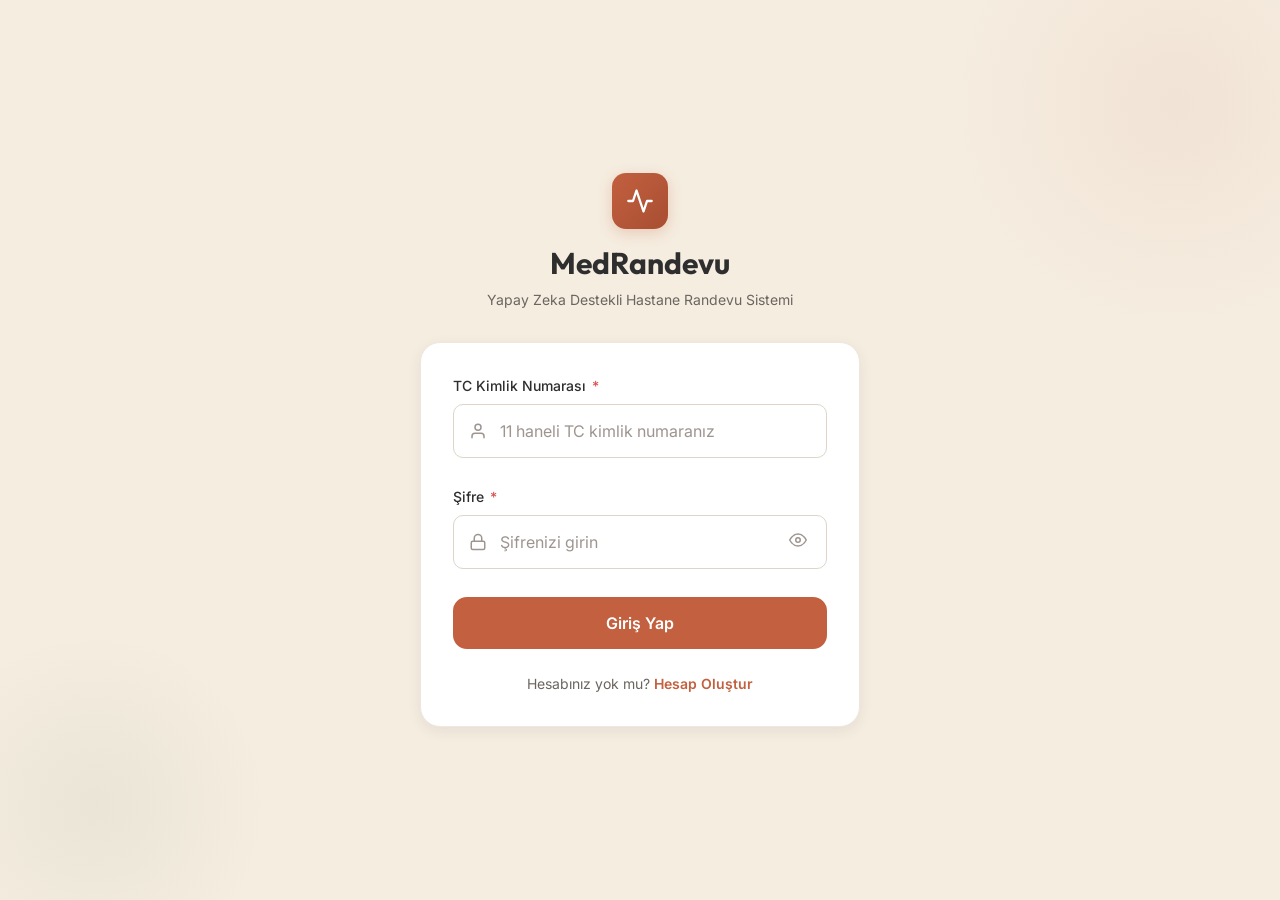
==== Frontend/index.html @ 22409231 "frontend dosyalari olusturuldu ve test edildi ve appsetttings temizlendi" ====
<!DOCTYPE html>
<html lang="tr">
<head>
  <meta charset="UTF-8">
  <meta name="viewport" content="width=device-width, initial-scale=1.0">
  <title>MedRandevu — Giriş</title>
  <meta name="description" content="MedRandevu Hastane Randevu Sistemi — Giriş yapın veya hesap oluşturun.">

  <link rel="stylesheet" href="css/variables.css">
  <link rel="stylesheet" href="css/base.css">
  <link rel="stylesheet" href="css/components.css">
  <link rel="stylesheet" href="css/pages.css">
</head>
<body>

  <div class="auth-page">
    <div class="auth-container">

      <!-- Brand -->
      <div class="auth-brand">
        <div class="auth-brand-icon">
          <svg xmlns="http://www.w3.org/2000/svg" width="28" height="28" viewBox="0 0 24 24" fill="none" stroke="currentColor" stroke-width="2" stroke-linecap="round" stroke-linejoin="round">
            <path d="M22 12h-4l-3 9L9 3l-3 9H2"/>
          </svg>
        </div>
        <h1>MedRandevu</h1>
        <p>Yapay Zeka Destekli Hastane Randevu Sistemi</p>
      </div>

      <!-- Login Card -->
      <div class="auth-card">
        <form class="auth-form" id="login-form" novalidate>

          <!-- TC Kimlik No -->
          <div class="form-group">
            <label class="form-label" for="tc-input">TC Kimlik Numarası <span class="required">*</span></label>
            <div class="input-with-icon">
              <svg class="input-icon" xmlns="http://www.w3.org/2000/svg" width="18" height="18" viewBox="0 0 24 24" fill="none" stroke="currentColor" stroke-width="2" stroke-linecap="round" stroke-linejoin="round">
                <path d="M20 21v-2a4 4 0 0 0-4-4H8a4 4 0 0 0-4 4v2"/>
                <circle cx="12" cy="7" r="4"/>
              </svg>
              <input
                type="text"
                class="form-input"
                id="tc-input"
                placeholder="11 haneli TC kimlik numaranız"
                maxlength="11"
                autocomplete="username"
                required
              >
            </div>
            <span class="form-error" id="tc-error"></span>
          </div>

          <!-- Password -->
          <div class="form-group">
            <label class="form-label" for="password-input">Şifre <span class="required">*</span></label>
            <div class="input-with-icon">
              <svg class="input-icon" xmlns="http://www.w3.org/2000/svg" width="18" height="18" viewBox="0 0 24 24" fill="none" stroke="currentColor" stroke-width="2" stroke-linecap="round" stroke-linejoin="round">
                <rect x="3" y="11" width="18" height="11" rx="2" ry="2"/>
                <path d="M7 11V7a5 5 0 0 1 10 0v4"/>
              </svg>
              <input
                type="password"
                class="form-input"
                id="password-input"
                placeholder="Şifrenizi girin"
                autocomplete="current-password"
                required
              >
              <button type="button" class="toggle-password" id="toggle-password" aria-label="Şifreyi göster/gizle">
                <svg xmlns="http://www.w3.org/2000/svg" width="18" height="18" viewBox="0 0 24 24" fill="none" stroke="currentColor" stroke-width="2" stroke-linecap="round" stroke-linejoin="round">
                  <path d="M1 12s4-8 11-8 11 8 11 8-4 8-11 8-11-8-11-8z"/>
                  <circle cx="12" cy="12" r="3"/>
                </svg>
              </button>
            </div>
            <span class="form-error" id="password-error"></span>
          </div>

          <!-- Submit -->
          <button type="submit" class="btn btn-primary btn-lg btn-block" id="login-btn">
            Giriş Yap
          </button>
        </form>

        <!-- Register Link -->
        <div class="auth-footer">
          Hesabınız yok mu? <a href="register.html">Hesap Oluştur</a>
        </div>
      </div>

    </div>
  </div>

  <script src="js/api.js"></script>
  <script src="js/auth.js"></script>
  <script>
    // Redirect if already logged in
    redirectIfLoggedIn();

    // Toggle password visibility
    const toggleBtn = document.getElementById('toggle-password');
    const passwordInput = document.getElementById('password-input');
    toggleBtn.addEventListener('click', () => {
      const isPassword = passwordInput.type === 'password';
      passwordInput.type = isPassword ? 'text' : 'password';
    });

    // Login form submit
    const form = document.getElementById('login-form');
    const loginBtn = document.getElementById('login-btn');
    const tcInput = document.getElementById('tc-input');
    const tcError = document.getElementById('tc-error');
    const passError = document.getElementById('password-error');

    form.addEventListener('submit', async (e) => {
      e.preventDefault();

      // Reset errors
      tcError.textContent = '';
      passError.textContent = '';
      tcInput.classList.remove('is-error');
      passwordInput.classList.remove('is-error');

      const tc = tcInput.value.trim();
      const password = passwordInput.value;

      // Validation
      let valid = true;
      if (!tc || tc.length !== 11) {
        tcError.textContent = 'TC Kimlik numarası 11 haneli olmalıdır.';
        tcInput.classList.add('is-error');
        valid = false;
      }
      if (!password) {
        passError.textContent = 'Şifre boş bırakılamaz.';
        passwordInput.classList.add('is-error');
        valid = false;
      }
      if (!valid) return;

      // API call
      setButtonLoading(loginBtn, true);
      try {
        const result = await AuthAPI.login(tc, password);
        if (result.ok) {
          saveToken(result.data);
          window.location.href = 'dashboard.html';
        } else {
          showToast(result.data || 'Kullanıcı bulunamadı. TC veya şifre hatalı.', 'danger');
        }
      } catch (err) {
        showToast(err.message, 'danger');
      } finally {
        setButtonLoading(loginBtn, false);
      }
    });

    // TC input — only allow digits
    tcInput.addEventListener('input', () => {
      tcInput.value = tcInput.value.replace(/\D/g, '');
    });
  </script>

</body>
</html>
---- Frontend/css/variables.css ----
/* ============================================
   MedRandevu — Design Tokens
   ============================================ */

:root {
  /* ── Colors ── */
  --clr-primary: #C2603F;
  --clr-primary-hover: #A84E32;
  --clr-primary-light: #E8A88E;
  --clr-primary-bg: rgba(194, 96, 63, 0.08);

  --clr-secondary: #2D5F3E;
  --clr-secondary-hover: #224A30;
  --clr-secondary-light: #6BA37E;

  --clr-bg: #F5EDE0;
  --clr-bg-alt: #EDE3D4;
  --clr-surface: #FFFFFF;
  --clr-surface-hover: #FAF7F2;

  --clr-text: #2E2E2E;
  --clr-text-secondary: #6B6560;
  --clr-text-muted: #9E9590;
  --clr-text-inverse: #FFFFFF;

  --clr-border: #DDD5CA;
  --clr-border-light: #EDE7DE;

  --clr-success: #4CAF50;
  --clr-success-bg: rgba(76, 175, 80, 0.1);
  --clr-warning: #E8A838;
  --clr-warning-bg: rgba(232, 168, 56, 0.1);
  --clr-danger: #D94F4F;
  --clr-danger-bg: rgba(217, 79, 79, 0.1);
  --clr-info: #5B8DB8;
  --clr-info-bg: rgba(91, 141, 184, 0.1);

  /* ── Typography ── */
  --font-heading: 'Outfit', sans-serif;
  --font-body: 'Inter', sans-serif;

  --fs-xs: 0.75rem;
  --fs-sm: 0.875rem;
  --fs-base: 1rem;
  --fs-md: 1.125rem;
  --fs-lg: 1.25rem;
  --fs-xl: 1.5rem;
  --fs-2xl: 1.875rem;
  --fs-3xl: 2.25rem;
  --fs-4xl: 3rem;

  --fw-regular: 400;
  --fw-medium: 500;
  --fw-semibold: 600;
  --fw-bold: 700;

  --lh-tight: 1.2;
  --lh-normal: 1.5;
  --lh-relaxed: 1.7;

  /* ── Spacing ── */
  --sp-1: 0.25rem;
  --sp-2: 0.5rem;
  --sp-3: 0.75rem;
  --sp-4: 1rem;
  --sp-5: 1.25rem;
  --sp-6: 1.5rem;
  --sp-8: 2rem;
  --sp-10: 2.5rem;
  --sp-12: 3rem;
  --sp-16: 4rem;
  --sp-20: 5rem;
  --sp-24: 6rem;

  /* ── Border Radius ── */
  --radius-sm: 6px;
  --radius-md: 10px;
  --radius-lg: 14px;
  --radius-xl: 20px;
  --radius-full: 9999px;

  /* ── Shadows ── */
  --shadow-xs: 0 1px 2px rgba(46, 46, 46, 0.04);
  --shadow-sm: 0 2px 6px rgba(46, 46, 46, 0.06);
  --shadow-md: 0 4px 14px rgba(46, 46, 46, 0.08);
  --shadow-lg: 0 8px 28px rgba(46, 46, 46, 0.10);
  --shadow-xl: 0 16px 48px rgba(46, 46, 46, 0.12);
  --shadow-primary: 0 4px 14px rgba(194, 96, 63, 0.25);
  --shadow-success: 0 4px 14px rgba(76, 175, 80, 0.25);

  /* ── Transitions ── */
  --transition-fast: 150ms ease;
  --transition-base: 250ms ease;
  --transition-slow: 400ms ease;
  --transition-spring: 350ms cubic-bezier(0.34, 1.56, 0.64, 1);

  /* ── Layout ── */
  --sidebar-width: 260px;
  --header-height: 70px;
  --content-max-width: 1200px;

  /* ── Z-Index ── */
  --z-dropdown: 100;
  --z-sticky: 200;
  --z-modal-backdrop: 500;
  --z-modal: 600;
  --z-toast: 700;
}
---- Frontend/css/base.css ----
/* ============================================
   MedRandevu — Base / Reset Styles
   ============================================ */

@import url('https://fonts.googleapis.com/css2?family=Inter:wght@300;400;500;600;700&family=Outfit:wght@400;500;600;700;800&display=swap');

/* ── Reset ── */
*,
*::before,
*::after {
  margin: 0;
  padding: 0;
  box-sizing: border-box;
}

html {
  font-size: 16px;
  scroll-behavior: smooth;
  -webkit-font-smoothing: antialiased;
  -moz-osx-font-smoothing: grayscale;
}

body {
  font-family: var(--font-body);
  font-size: var(--fs-base);
  font-weight: var(--fw-regular);
  line-height: var(--lh-normal);
  color: var(--clr-text);
  background-color: var(--clr-bg);
  min-height: 100vh;
}

h1, h2, h3, h4, h5, h6 {
  font-family: var(--font-heading);
  font-weight: var(--fw-bold);
  line-height: var(--lh-tight);
  color: var(--clr-text);
}

h1 { font-size: var(--fs-3xl); }
h2 { font-size: var(--fs-2xl); }
h3 { font-size: var(--fs-xl); }
h4 { font-size: var(--fs-lg); }
h5 { font-size: var(--fs-md); }

a {
  color: var(--clr-primary);
  text-decoration: none;
  transition: color var(--transition-fast);
}

a:hover {
  color: var(--clr-primary-hover);
}

ul, ol {
  list-style: none;
}

img {
  max-width: 100%;
  display: block;
}

button {
  font-family: inherit;
  cursor: pointer;
  border: none;
  background: none;
  font-size: inherit;
}

input, select, textarea {
  font-family: inherit;
  font-size: inherit;
  border: none;
  outline: none;
  background: none;
}

table {
  border-collapse: collapse;
  width: 100%;
}

/* ── Utility Classes ── */
.container {
  max-width: var(--content-max-width);
  margin: 0 auto;
  padding: 0 var(--sp-6);
}

.sr-only {
  position: absolute;
  width: 1px;
  height: 1px;
  padding: 0;
  margin: -1px;
  overflow: hidden;
  clip: rect(0, 0, 0, 0);
  white-space: nowrap;
  border-width: 0;
}

/* ── Scrollbar Styling ── */
::-webkit-scrollbar {
  width: 8px;
}

::-webkit-scrollbar-track {
  background: var(--clr-bg-alt);
}

::-webkit-scrollbar-thumb {
  background: var(--clr-border);
  border-radius: var(--radius-full);
}

::-webkit-scrollbar-thumb:hover {
  background: var(--clr-text-muted);
}

/* ── Selection ── */
::selection {
  background-color: var(--clr-primary-light);
  color: var(--clr-text);
}

/* ── Focus Visible ── */
:focus-visible {
  outline: 2px solid var(--clr-primary);
  outline-offset: 2px;
  border-radius: var(--radius-sm);
}

/* ── Animations ── */
@keyframes fadeIn {
  from { opacity: 0; }
  to { opacity: 1; }
}

@keyframes fadeInUp {
  from {
    opacity: 0;
    transform: translateY(16px);
  }
  to {
    opacity: 1;
    transform: translateY(0);
  }
}

@keyframes fadeInDown {
  from {
    opacity: 0;
    transform: translateY(-16px);
  }
  to {
    opacity: 1;
    transform: translateY(0);
  }
}

@keyframes scaleIn {
  from {
    opacity: 0;
    transform: scale(0.95);
  }
  to {
    opacity: 1;
    transform: scale(1);
  }
}

@keyframes slideInLeft {
  from {
    opacity: 0;
    transform: translateX(-20px);
  }
  to {
    opacity: 1;
    transform: translateX(0);
  }
}

@keyframes shimmer {
  0% { background-position: -200% 0; }
  100% { background-position: 200% 0; }
}

@keyframes pulse {
  0%, 100% { opacity: 1; }
  50% { opacity: 0.6; }
}

@keyframes spin {
  from { transform: rotate(0deg); }
  to { transform: rotate(360deg); }
}

.animate-fade-in { animation: fadeIn var(--transition-base) ease forwards; }
.animate-fade-in-up { animation: fadeInUp var(--transition-slow) ease forwards; }
.animate-scale-in { animation: scaleIn var(--transition-base) ease forwards; }
---- Frontend/css/components.css ----
/* ============================================
   MedRandevu — Reusable Components
   ============================================ */

/* ── Buttons ── */
.btn {
  display: inline-flex;
  align-items: center;
  justify-content: center;
  gap: var(--sp-2);
  padding: var(--sp-3) var(--sp-6);
  font-family: var(--font-body);
  font-size: var(--fs-sm);
  font-weight: var(--fw-semibold);
  line-height: 1;
  border-radius: var(--radius-md);
  transition: all var(--transition-base);
  cursor: pointer;
  white-space: nowrap;
  text-decoration: none;
  border: 2px solid transparent;
}

.btn:active {
  transform: scale(0.97);
}

.btn-primary {
  background-color: var(--clr-primary);
  color: var(--clr-text-inverse);
  border-color: var(--clr-primary);
}

.btn-primary:hover {
  background-color: var(--clr-primary-hover);
  border-color: var(--clr-primary-hover);
  box-shadow: var(--shadow-primary);
}

.btn-secondary {
  background-color: var(--clr-secondary);
  color: var(--clr-text-inverse);
  border-color: var(--clr-secondary);
}

.btn-secondary:hover {
  background-color: var(--clr-secondary-hover);
  border-color: var(--clr-secondary-hover);
}

.btn-outline {
  background-color: transparent;
  color: var(--clr-primary);
  border-color: var(--clr-primary);
}

.btn-outline:hover {
  background-color: var(--clr-primary);
  color: var(--clr-text-inverse);
}

.btn-ghost {
  background-color: transparent;
  color: var(--clr-text-secondary);
  border-color: transparent;
}

.btn-ghost:hover {
  background-color: var(--clr-primary-bg);
  color: var(--clr-primary);
}

.btn-danger {
  background-color: var(--clr-danger);
  color: var(--clr-text-inverse);
  border-color: var(--clr-danger);
}

.btn-danger:hover {
  background-color: #C04444;
  border-color: #C04444;
}

.btn-success {
  background-color: var(--clr-success);
  color: var(--clr-text-inverse);
  border-color: var(--clr-success);
}

.btn-success:hover {
  background-color: #43A047;
  border-color: #43A047;
  box-shadow: var(--shadow-success);
}

.btn-lg {
  padding: var(--sp-4) var(--sp-8);
  font-size: var(--fs-base);
  border-radius: var(--radius-lg);
}

.btn-sm {
  padding: var(--sp-2) var(--sp-4);
  font-size: var(--fs-xs);
}

.btn-block {
  display: flex;
  width: 100%;
}

.btn-icon {
  width: 40px;
  height: 40px;
  padding: 0;
  border-radius: var(--radius-md);
}

.btn .btn-spinner {
  width: 16px;
  height: 16px;
  border: 2px solid currentColor;
  border-top-color: transparent;
  border-radius: 50%;
  animation: spin 600ms linear infinite;
}

.btn:disabled,
.btn.is-loading {
  opacity: 0.6;
  cursor: not-allowed;
  pointer-events: none;
}

/* ── Cards ── */
.card {
  background-color: var(--clr-surface);
  border-radius: var(--radius-lg);
  box-shadow: var(--shadow-sm);
  border: 1px solid var(--clr-border-light);
  padding: var(--sp-6);
  transition: all var(--transition-base);
}

.card-hoverable:hover {
  box-shadow: var(--shadow-md);
  transform: translateY(-2px);
  border-color: var(--clr-border);
}

.card-clickable {
  cursor: pointer;
}

.card-clickable:hover {
  box-shadow: var(--shadow-md);
  transform: translateY(-2px);
  border-color: var(--clr-primary-light);
}

.card-clickable:active {
  transform: translateY(0);
}

.card-clickable.selected {
  border-color: var(--clr-primary);
  box-shadow: 0 0 0 3px var(--clr-primary-bg), var(--shadow-md);
}

.card-header {
  display: flex;
  align-items: center;
  justify-content: space-between;
  margin-bottom: var(--sp-4);
}

.card-title {
  font-family: var(--font-heading);
  font-size: var(--fs-lg);
  font-weight: var(--fw-semibold);
  color: var(--clr-text);
}

.card-subtitle {
  font-size: var(--fs-sm);
  color: var(--clr-text-secondary);
  margin-top: var(--sp-1);
}

.card-body {
  color: var(--clr-text-secondary);
  font-size: var(--fs-sm);
  line-height: var(--lh-relaxed);
}

.card-footer {
  display: flex;
  align-items: center;
  gap: var(--sp-3);
  margin-top: var(--sp-5);
  padding-top: var(--sp-4);
  border-top: 1px solid var(--clr-border-light);
}

/* ── Inputs ── */
.form-group {
  display: flex;
  flex-direction: column;
  gap: var(--sp-2);
}

.form-label {
  font-size: var(--fs-sm);
  font-weight: var(--fw-medium);
  color: var(--clr-text);
}

.form-label .required {
  color: var(--clr-danger);
  margin-left: 2px;
}

.form-input {
  width: 100%;
  padding: var(--sp-3) var(--sp-4);
  background-color: var(--clr-surface);
  border: 1.5px solid var(--clr-border);
  border-radius: var(--radius-md);
  color: var(--clr-text);
  font-size: var(--fs-base);
  transition: all var(--transition-fast);
}

.form-input::placeholder {
  color: var(--clr-text-muted);
}

.form-input:hover {
  border-color: var(--clr-text-muted);
}

.form-input:focus {
  border-color: var(--clr-primary);
  box-shadow: 0 0 0 3px var(--clr-primary-bg);
}

.form-input.is-error {
  border-color: var(--clr-danger);
  box-shadow: 0 0 0 3px var(--clr-danger-bg);
}

.form-error {
  font-size: var(--fs-xs);
  color: var(--clr-danger);
}

.form-hint {
  font-size: var(--fs-xs);
  color: var(--clr-text-muted);
}

.form-select {
  width: 100%;
  padding: var(--sp-3) var(--sp-4);
  padding-right: var(--sp-10);
  background-color: var(--clr-surface);
  border: 1.5px solid var(--clr-border);
  border-radius: var(--radius-md);
  color: var(--clr-text);
  font-size: var(--fs-base);
  cursor: pointer;
  appearance: none;
  background-image: url("data:image/svg+xml,%3Csvg xmlns='http://www.w3.org/2000/svg' width='12' height='12' viewBox='0 0 24 24' fill='none' stroke='%236B6560' stroke-width='2'%3E%3Cpath d='M6 9l6 6 6-6'/%3E%3C/svg%3E");
  background-repeat: no-repeat;
  background-position: right 12px center;
  transition: all var(--transition-fast);
}

.form-select:focus {
  border-color: var(--clr-primary);
  box-shadow: 0 0 0 3px var(--clr-primary-bg);
}

/* ── Badges ── */
.badge {
  display: inline-flex;
  align-items: center;
  gap: var(--sp-1);
  padding: var(--sp-1) var(--sp-3);
  font-size: var(--fs-xs);
  font-weight: var(--fw-semibold);
  border-radius: var(--radius-full);
  line-height: 1.4;
}

.badge-primary {
  background-color: var(--clr-primary-bg);
  color: var(--clr-primary);
}

.badge-success {
  background-color: var(--clr-success-bg);
  color: var(--clr-success);
}

.badge-warning {
  background-color: var(--clr-warning-bg);
  color: var(--clr-warning);
}

.badge-danger {
  background-color: var(--clr-danger-bg);
  color: var(--clr-danger);
}

.badge-info {
  background-color: var(--clr-info-bg);
  color: var(--clr-info);
}

.badge::before {
  content: '';
  width: 6px;
  height: 6px;
  border-radius: 50%;
  background-color: currentColor;
}

/* ── Sidebar Navigation ── */
.sidebar {
  position: fixed;
  top: 0;
  left: 0;
  width: var(--sidebar-width);
  height: 100vh;
  background-color: var(--clr-surface);
  border-right: 1px solid var(--clr-border-light);
  display: flex;
  flex-direction: column;
  z-index: var(--z-sticky);
  box-shadow: var(--shadow-xs);
}

.sidebar-logo {
  padding: var(--sp-6) var(--sp-6);
  border-bottom: 1px solid var(--clr-border-light);
}

.sidebar-logo h1 {
  font-family: var(--font-heading);
  font-size: var(--fs-xl);
  font-weight: var(--fw-bold);
  color: var(--clr-primary);
  display: flex;
  align-items: center;
  gap: var(--sp-3);
}

.sidebar-logo h1 .logo-icon {
  width: 36px;
  height: 36px;
  background: linear-gradient(135deg, var(--clr-primary), var(--clr-primary-hover));
  border-radius: var(--radius-md);
  display: flex;
  align-items: center;
  justify-content: center;
  color: white;
  font-size: var(--fs-lg);
}

.sidebar-nav {
  flex: 1;
  padding: var(--sp-4) var(--sp-3);
  display: flex;
  flex-direction: column;
  gap: var(--sp-1);
}

.sidebar-nav-label {
  font-size: var(--fs-xs);
  font-weight: var(--fw-semibold);
  color: var(--clr-text-muted);
  text-transform: uppercase;
  letter-spacing: 0.05em;
  padding: var(--sp-3) var(--sp-3) var(--sp-2);
}

.sidebar-link {
  display: flex;
  align-items: center;
  gap: var(--sp-3);
  padding: var(--sp-3) var(--sp-4);
  border-radius: var(--radius-md);
  font-size: var(--fs-sm);
  font-weight: var(--fw-medium);
  color: var(--clr-text-secondary);
  transition: all var(--transition-fast);
  text-decoration: none;
}

.sidebar-link:hover {
  background-color: var(--clr-primary-bg);
  color: var(--clr-primary);
}

.sidebar-link.active {
  background-color: var(--clr-primary);
  color: var(--clr-text-inverse);
  box-shadow: var(--shadow-primary);
}

.sidebar-link .link-icon {
  width: 20px;
  height: 20px;
  flex-shrink: 0;
}

.sidebar-footer {
  padding: var(--sp-4) var(--sp-3);
  border-top: 1px solid var(--clr-border-light);
}

.sidebar-user {
  display: flex;
  align-items: center;
  gap: var(--sp-3);
  padding: var(--sp-3) var(--sp-4);
  border-radius: var(--radius-md);
}

.sidebar-user-avatar {
  width: 36px;
  height: 36px;
  border-radius: var(--radius-full);
  background: linear-gradient(135deg, var(--clr-secondary), var(--clr-secondary-light));
  display: flex;
  align-items: center;
  justify-content: center;
  color: white;
  font-size: var(--fs-sm);
  font-weight: var(--fw-bold);
}

.sidebar-user-info {
  flex: 1;
  min-width: 0;
}

.sidebar-user-name {
  font-size: var(--fs-sm);
  font-weight: var(--fw-semibold);
  color: var(--clr-text);
  white-space: nowrap;
  overflow: hidden;
  text-overflow: ellipsis;
}

.sidebar-user-role {
  font-size: var(--fs-xs);
  color: var(--clr-text-muted);
}

/* ── Main Content Area ── */
.main-content {
  margin-left: var(--sidebar-width);
  min-height: 100vh;
  padding: var(--sp-8);
}

.page-header {
  margin-bottom: var(--sp-8);
}

.page-title {
  font-size: var(--fs-2xl);
  font-weight: var(--fw-bold);
  color: var(--clr-text);
  margin-bottom: var(--sp-2);
}

.page-subtitle {
  font-size: var(--fs-base);
  color: var(--clr-text-secondary);
}

/* ── Modal ── */
.modal-backdrop {
  position: fixed;
  inset: 0;
  background-color: rgba(46, 46, 46, 0.45);
  backdrop-filter: blur(4px);
  z-index: var(--z-modal-backdrop);
  display: none;
  align-items: center;
  justify-content: center;
  animation: fadeIn var(--transition-fast) ease;
}

.modal-backdrop.is-open {
  display: flex;
}

.modal {
  background-color: var(--clr-surface);
  border-radius: var(--radius-xl);
  box-shadow: var(--shadow-xl);
  width: 100%;
  max-width: 520px;
  max-height: 85vh;
  overflow-y: auto;
  animation: scaleIn var(--transition-base) ease;
}

.modal-header {
  display: flex;
  align-items: center;
  justify-content: space-between;
  padding: var(--sp-6);
  border-bottom: 1px solid var(--clr-border-light);
}

.modal-title {
  font-size: var(--fs-lg);
  font-weight: var(--fw-semibold);
}

.modal-close {
  width: 32px;
  height: 32px;
  display: flex;
  align-items: center;
  justify-content: center;
  border-radius: var(--radius-sm);
  color: var(--clr-text-muted);
  transition: all var(--transition-fast);
  font-size: var(--fs-lg);
}

.modal-close:hover {
  background-color: var(--clr-danger-bg);
  color: var(--clr-danger);
}

.modal-body {
  padding: var(--sp-6);
}

.modal-footer {
  display: flex;
  align-items: center;
  justify-content: flex-end;
  gap: var(--sp-3);
  padding: var(--sp-4) var(--sp-6);
  border-top: 1px solid var(--clr-border-light);
}

/* ── Toast Notifications ── */
.toast-container {
  position: fixed;
  top: var(--sp-6);
  right: var(--sp-6);
  z-index: var(--z-toast);
  display: flex;
  flex-direction: column;
  gap: var(--sp-3);
}

.toast {
  display: flex;
  align-items: center;
  gap: var(--sp-3);
  padding: var(--sp-4) var(--sp-5);
  background-color: var(--clr-surface);
  border-radius: var(--radius-md);
  box-shadow: var(--shadow-lg);
  border-left: 4px solid var(--clr-primary);
  min-width: 320px;
  max-width: 420px;
  animation: slideInLeft var(--transition-base) ease;
}

.toast-success { border-left-color: var(--clr-success); }
.toast-warning { border-left-color: var(--clr-warning); }
.toast-danger { border-left-color: var(--clr-danger); }

.toast-icon {
  flex-shrink: 0;
  width: 20px;
  height: 20px;
}

.toast-content {
  flex: 1;
}

.toast-title {
  font-size: var(--fs-sm);
  font-weight: var(--fw-semibold);
  color: var(--clr-text);
}

.toast-message {
  font-size: var(--fs-xs);
  color: var(--clr-text-secondary);
  margin-top: 2px;
}

.toast-close {
  color: var(--clr-text-muted);
  padding: var(--sp-1);
  cursor: pointer;
  transition: color var(--transition-fast);
}

.toast-close:hover {
  color: var(--clr-text);
}

/* ── Stepper ── */
.stepper {
  display: flex;
  align-items: center;
  gap: 0;
  margin-bottom: var(--sp-8);
}

.stepper-step {
  display: flex;
  align-items: center;
  gap: var(--sp-3);
  flex: 1;
  position: relative;
}

.stepper-step:not(:last-child)::after {
  content: '';
  flex: 1;
  height: 2px;
  background-color: var(--clr-border);
  margin: 0 var(--sp-3);
  transition: background-color var(--transition-base);
}

.stepper-step.completed::after {
  background-color: var(--clr-primary);
}

.stepper-circle {
  width: 36px;
  height: 36px;
  border-radius: 50%;
  display: flex;
  align-items: center;
  justify-content: center;
  font-size: var(--fs-sm);
  font-weight: var(--fw-bold);
  border: 2px solid var(--clr-border);
  background-color: var(--clr-surface);
  color: var(--clr-text-muted);
  transition: all var(--transition-base);
  flex-shrink: 0;
}

.stepper-step.active .stepper-circle {
  border-color: var(--clr-primary);
  background-color: var(--clr-primary);
  color: var(--clr-text-inverse);
  box-shadow: var(--shadow-primary);
}

.stepper-step.completed .stepper-circle {
  border-color: var(--clr-primary);
  background-color: var(--clr-primary);
  color: var(--clr-text-inverse);
}

.stepper-label {
  font-size: var(--fs-sm);
  font-weight: var(--fw-medium);
  color: var(--clr-text-muted);
  white-space: nowrap;
}

.stepper-step.active .stepper-label {
  color: var(--clr-primary);
  font-weight: var(--fw-semibold);
}

.stepper-step.completed .stepper-label {
  color: var(--clr-text);
}

/* ── Loading Skeleton ── */
.skeleton {
  background: linear-gradient(90deg, var(--clr-bg-alt) 25%, var(--clr-bg) 50%, var(--clr-bg-alt) 75%);
  background-size: 200% 100%;
  animation: shimmer 1.5s infinite;
  border-radius: var(--radius-md);
}

.skeleton-text {
  height: 14px;
  margin-bottom: var(--sp-2);
}

.skeleton-title {
  height: 22px;
  width: 60%;
  margin-bottom: var(--sp-3);
}

.skeleton-card {
  height: 120px;
}

/* ── Empty State ── */
.empty-state {
  text-align: center;
  padding: var(--sp-16) var(--sp-8);
}

.empty-state-icon {
  font-size: 3rem;
  margin-bottom: var(--sp-4);
  opacity: 0.4;
}

.empty-state-title {
  font-size: var(--fs-lg);
  font-weight: var(--fw-semibold);
  color: var(--clr-text);
  margin-bottom: var(--sp-2);
}

.empty-state-desc {
  font-size: var(--fs-sm);
  color: var(--clr-text-muted);
  margin-bottom: var(--sp-6);
}

/* ── Data Table ── */
.data-table {
  background-color: var(--clr-surface);
  border-radius: var(--radius-lg);
  box-shadow: var(--shadow-sm);
  border: 1px solid var(--clr-border-light);
  overflow: hidden;
}

.data-table table {
  width: 100%;
}

.data-table th {
  text-align: left;
  padding: var(--sp-4) var(--sp-5);
  font-size: var(--fs-xs);
  font-weight: var(--fw-semibold);
  color: var(--clr-text-muted);
  text-transform: uppercase;
  letter-spacing: 0.05em;
  background-color: var(--clr-bg);
  border-bottom: 1px solid var(--clr-border-light);
}

.data-table td {
  padding: var(--sp-4) var(--sp-5);
  font-size: var(--fs-sm);
  border-bottom: 1px solid var(--clr-border-light);
  color: var(--clr-text);
}

.data-table tr:last-child td {
  border-bottom: none;
}

.data-table tr:hover td {
  background-color: var(--clr-surface-hover);
}

.data-table .actions {
  display: flex;
  gap: var(--sp-2);
}
---- Frontend/css/pages.css ----
/* ============================================
   MedRandevu — Page-Specific Styles
   ============================================ */

/* ──────────────────────────────────────────────
   LOGIN & REGISTER PAGES
   ────────────────────────────────────────────── */

.auth-page {
  display: flex;
  align-items: center;
  justify-content: center;
  min-height: 100vh;
  background: var(--clr-bg);
  position: relative;
  overflow: hidden;
}

.auth-page::before {
  content: '';
  position: absolute;
  top: -120px;
  right: -120px;
  width: 450px;
  height: 450px;
  border-radius: 50%;
  background: radial-gradient(circle, rgba(194, 96, 63, 0.07) 0%, transparent 70%);
  pointer-events: none;
}

.auth-page::after {
  content: '';
  position: absolute;
  bottom: -80px;
  left: -80px;
  width: 350px;
  height: 350px;
  border-radius: 50%;
  background: radial-gradient(circle, rgba(45, 95, 62, 0.06) 0%, transparent 70%);
  pointer-events: none;
}

.auth-container {
  width: 100%;
  max-width: 440px;
  animation: fadeInUp var(--transition-slow) ease;
}

.auth-brand {
  text-align: center;
  margin-bottom: var(--sp-8);
}

.auth-brand-icon {
  width: 56px;
  height: 56px;
  margin: 0 auto var(--sp-4);
  background: linear-gradient(135deg, var(--clr-primary), var(--clr-primary-hover));
  border-radius: var(--radius-lg);
  display: flex;
  align-items: center;
  justify-content: center;
  box-shadow: var(--shadow-primary);
}

.auth-brand-icon svg {
  width: 28px;
  height: 28px;
  color: white;
}

.auth-brand h1 {
  font-family: var(--font-heading);
  font-size: var(--fs-2xl);
  font-weight: var(--fw-bold);
  color: var(--clr-text);
}

.auth-brand p {
  font-size: var(--fs-sm);
  color: var(--clr-text-secondary);
  margin-top: var(--sp-2);
}

.auth-card {
  background-color: var(--clr-surface);
  border-radius: var(--radius-xl);
  box-shadow: var(--shadow-md);
  padding: var(--sp-8);
  border: 1px solid var(--clr-border-light);
}

.auth-form {
  display: flex;
  flex-direction: column;
  gap: var(--sp-5);
}

.auth-form .form-input {
  padding: var(--sp-4) var(--sp-5);
}

.auth-divider {
  display: flex;
  align-items: center;
  gap: var(--sp-4);
  margin: var(--sp-2) 0;
}

.auth-divider::before,
.auth-divider::after {
  content: '';
  flex: 1;
  height: 1px;
  background-color: var(--clr-border-light);
}

.auth-divider span {
  font-size: var(--fs-xs);
  color: var(--clr-text-muted);
  font-weight: var(--fw-medium);
}

.auth-footer {
  text-align: center;
  margin-top: var(--sp-6);
  font-size: var(--fs-sm);
  color: var(--clr-text-secondary);
}

.auth-footer a {
  color: var(--clr-primary);
  font-weight: var(--fw-semibold);
}

.auth-footer a:hover {
  text-decoration: underline;
}

/* ── Input with icon ── */
.input-with-icon {
  position: relative;
}

.input-with-icon .input-icon {
  position: absolute;
  left: var(--sp-4);
  top: 50%;
  transform: translateY(-50%);
  color: var(--clr-text-muted);
  pointer-events: none;
  width: 18px;
  height: 18px;
}

.input-with-icon .form-input {
  padding-left: calc(var(--sp-4) + 18px + var(--sp-3));
}

.input-with-icon .toggle-password {
  position: absolute;
  right: var(--sp-3);
  top: 50%;
  transform: translateY(-50%);
  color: var(--clr-text-muted);
  cursor: pointer;
  padding: var(--sp-2);
  transition: color var(--transition-fast);
}

.input-with-icon .toggle-password:hover {
  color: var(--clr-text);
}

/* ──────────────────────────────────────────────
   DASHBOARD PAGE
   ────────────────────────────────────────────── */

.dashboard-greeting {
  margin-bottom: var(--sp-8);
}

.dashboard-greeting h2 {
  font-size: var(--fs-2xl);
  color: var(--clr-text);
}

.dashboard-greeting h2 span {
  color: var(--clr-primary);
}

.dashboard-greeting p {
  color: var(--clr-text-secondary);
  margin-top: var(--sp-2);
}

/* Stats Cards Row */
.stats-grid {
  display: grid;
  grid-template-columns: repeat(3, 1fr);
  gap: var(--sp-5);
  margin-bottom: var(--sp-8);
}

.stat-card {
  background-color: var(--clr-surface);
  border-radius: var(--radius-lg);
  padding: var(--sp-6);
  box-shadow: var(--shadow-sm);
  border: 1px solid var(--clr-border-light);
  display: flex;
  align-items: flex-start;
  gap: var(--sp-4);
  transition: all var(--transition-base);
}

.stat-card:hover {
  box-shadow: var(--shadow-md);
  transform: translateY(-2px);
}

.stat-icon {
  width: 48px;
  height: 48px;
  border-radius: var(--radius-md);
  display: flex;
  align-items: center;
  justify-content: center;
  flex-shrink: 0;
  font-size: 1.3rem;
}

.stat-icon.primary {
  background-color: var(--clr-primary-bg);
  color: var(--clr-primary);
}

.stat-icon.success {
  background-color: var(--clr-success-bg);
  color: var(--clr-success);
}

.stat-icon.warning {
  background-color: var(--clr-warning-bg);
  color: var(--clr-warning);
}

.stat-value {
  font-family: var(--font-heading);
  font-size: var(--fs-2xl);
  font-weight: var(--fw-bold);
  color: var(--clr-text);
  line-height: 1;
}

.stat-label {
  font-size: var(--fs-sm);
  color: var(--clr-text-secondary);
  margin-top: var(--sp-1);
}

/* AI Assistant Card */
.ai-card {
  background: linear-gradient(135deg, var(--clr-secondary), #3A7A52);
  border-radius: var(--radius-xl);
  padding: var(--sp-8);
  color: white;
  margin-bottom: var(--sp-8);
  position: relative;
  overflow: hidden;
}

.ai-card::before {
  content: '';
  position: absolute;
  top: -60px;
  right: -60px;
  width: 200px;
  height: 200px;
  border-radius: 50%;
  background: rgba(255, 255, 255, 0.06);
  pointer-events: none;
}

.ai-card-header {
  display: flex;
  align-items: center;
  gap: var(--sp-3);
  margin-bottom: var(--sp-5);
}

.ai-card-header h3 {
  color: white;
  font-size: var(--fs-lg);
}

.ai-card-header .ai-badge {
  background: rgba(255, 255, 255, 0.15);
  padding: var(--sp-1) var(--sp-3);
  border-radius: var(--radius-full);
  font-size: var(--fs-xs);
  font-weight: var(--fw-semibold);
}

.ai-card p {
  font-size: var(--fs-sm);
  opacity: 0.85;
  margin-bottom: var(--sp-5);
  line-height: var(--lh-relaxed);
}

.ai-input-wrapper {
  display: flex;
  gap: var(--sp-3);
}

.ai-input-wrapper input {
  flex: 1;
  padding: var(--sp-4) var(--sp-5);
  border-radius: var(--radius-md);
  background-color: rgba(255, 255, 255, 0.12);
  border: 1px solid rgba(255, 255, 255, 0.2);
  color: white;
  font-size: var(--fs-base);
  backdrop-filter: blur(4px);
}

.ai-input-wrapper input::placeholder {
  color: rgba(255, 255, 255, 0.5);
}

.ai-input-wrapper input:focus {
  background-color: rgba(255, 255, 255, 0.18);
  border-color: rgba(255, 255, 255, 0.4);
}

.ai-send-btn {
  padding: var(--sp-4) var(--sp-6);
  background-color: white;
  color: var(--clr-secondary);
  border-radius: var(--radius-md);
  font-weight: var(--fw-semibold);
  font-size: var(--fs-sm);
  transition: all var(--transition-fast);
  white-space: nowrap;
}

.ai-send-btn:hover {
  background-color: var(--clr-bg);
  transform: translateY(-1px);
}

/* AI Response */
.ai-response {
  margin-top: var(--sp-5);
  padding: var(--sp-5);
  background-color: rgba(255, 255, 255, 0.1);
  border-radius: var(--radius-md);
  border: 1px solid rgba(255, 255, 255, 0.15);
  font-size: var(--fs-sm);
  line-height: var(--lh-relaxed);
  display: none;
}

.ai-response.visible {
  display: block;
  animation: fadeInUp var(--transition-base) ease;
}

/* Quick Actions */
.quick-actions {
  display: grid;
  grid-template-columns: repeat(3, 1fr);
  gap: var(--sp-5);
}

.quick-action-card {
  background-color: var(--clr-surface);
  border-radius: var(--radius-lg);
  padding: var(--sp-6);
  box-shadow: var(--shadow-sm);
  border: 1px solid var(--clr-border-light);
  text-align: center;
  cursor: pointer;
  transition: all var(--transition-base);
  text-decoration: none;
  color: inherit;
}

.quick-action-card:hover {
  box-shadow: var(--shadow-md);
  transform: translateY(-3px);
  border-color: var(--clr-primary-light);
  color: inherit;
}

.quick-action-icon {
  width: 52px;
  height: 52px;
  margin: 0 auto var(--sp-4);
  border-radius: var(--radius-lg);
  display: flex;
  align-items: center;
  justify-content: center;
  font-size: 1.4rem;
}

.quick-action-card h4 {
  font-size: var(--fs-base);
  margin-bottom: var(--sp-2);
}

.quick-action-card p {
  font-size: var(--fs-xs);
  color: var(--clr-text-muted);
}

/* ──────────────────────────────────────────────
   BOOKING PAGE (Wizard)
   ────────────────────────────────────────────── */

.wizard-content {
  animation: fadeInUp var(--transition-base) ease;
}

.selection-grid {
  display: grid;
  grid-template-columns: repeat(3, 1fr);
  gap: var(--sp-4);
}

.selection-card {
  background-color: var(--clr-surface);
  border-radius: var(--radius-lg);
  padding: var(--sp-5);
  box-shadow: var(--shadow-xs);
  border: 2px solid var(--clr-border-light);
  cursor: pointer;
  transition: all var(--transition-base);
  text-align: center;
}

.selection-card:hover {
  border-color: var(--clr-primary-light);
  box-shadow: var(--shadow-sm);
  transform: translateY(-2px);
}

.selection-card.selected {
  border-color: var(--clr-primary);
  background-color: var(--clr-primary-bg);
  box-shadow: 0 0 0 3px rgba(194, 96, 63, 0.12);
}

.selection-card .card-icon {
  font-size: 1.8rem;
  margin-bottom: var(--sp-3);
}

.selection-card h4 {
  font-size: var(--fs-base);
  font-weight: var(--fw-semibold);
  margin-bottom: var(--sp-1);
}

.selection-card p {
  font-size: var(--fs-xs);
  color: var(--clr-text-muted);
}

/* Doctor Selection Card */
.doctor-card {
  display: flex;
  align-items: center;
  gap: var(--sp-4);
  text-align: left;
  padding: var(--sp-5);
}

.doctor-avatar {
  width: 48px;
  height: 48px;
  border-radius: var(--radius-full);
  background: linear-gradient(135deg, var(--clr-secondary), var(--clr-secondary-light));
  display: flex;
  align-items: center;
  justify-content: center;
  color: white;
  font-weight: var(--fw-bold);
  font-size: var(--fs-md);
  flex-shrink: 0;
}

.doctor-info h4 {
  font-size: var(--fs-base);
  text-align: left;
}

.doctor-info p {
  text-align: left;
}

/* Date & Time Picker */
.datetime-picker {
  display: grid;
  grid-template-columns: 1fr 1fr;
  gap: var(--sp-8);
}

.time-slots {
  display: grid;
  grid-template-columns: repeat(3, 1fr);
  gap: var(--sp-3);
}

.time-slot {
  padding: var(--sp-3) var(--sp-4);
  text-align: center;
  border: 1.5px solid var(--clr-border);
  border-radius: var(--radius-md);
  font-size: var(--fs-sm);
  font-weight: var(--fw-medium);
  cursor: pointer;
  transition: all var(--transition-fast);
  background-color: var(--clr-surface);
}

.time-slot:hover {
  border-color: var(--clr-primary-light);
  background-color: var(--clr-primary-bg);
}

.time-slot.selected {
  border-color: var(--clr-primary);
  background-color: var(--clr-primary);
  color: white;
}

.time-slot.unavailable {
  opacity: 0.4;
  cursor: not-allowed;
  text-decoration: line-through;
  pointer-events: none;
}

.wizard-actions {
  display: flex;
  justify-content: space-between;
  align-items: center;
  margin-top: var(--sp-8);
  padding-top: var(--sp-6);
  border-top: 1px solid var(--clr-border-light);
}

/* ──────────────────────────────────────────────
   APPOINTMENTS PAGE
   ────────────────────────────────────────────── */

.appointments-header {
  display: flex;
  justify-content: space-between;
  align-items: center;
  margin-bottom: var(--sp-6);
}

/* ──────────────────────────────────────────────
   DEPARTMENTS PAGE
   ────────────────────────────────────────────── */

.dept-grid {
  display: grid;
  grid-template-columns: repeat(3, 1fr);
  gap: var(--sp-5);
}

.dept-card {
  background-color: var(--clr-surface);
  border-radius: var(--radius-lg);
  box-shadow: var(--shadow-sm);
  border: 1px solid var(--clr-border-light);
  overflow: hidden;
  transition: all var(--transition-base);
  cursor: pointer;
}

.dept-card:hover {
  box-shadow: var(--shadow-md);
  transform: translateY(-2px);
}

.dept-card-color {
  height: 6px;
  background: linear-gradient(90deg, var(--clr-primary), var(--clr-primary-light));
}

.dept-card-body {
  padding: var(--sp-5);
}

.dept-card-body h4 {
  font-size: var(--fs-base);
  margin-bottom: var(--sp-2);
}

.dept-card-body p {
  font-size: var(--fs-xs);
  color: var(--clr-text-muted);
}

/* Clinic & Doctor detail panels */
.detail-panel {
  background-color: var(--clr-surface);
  border-radius: var(--radius-lg);
  box-shadow: var(--shadow-sm);
  border: 1px solid var(--clr-border-light);
  padding: var(--sp-6);
  margin-top: var(--sp-6);
  animation: fadeInUp var(--transition-base) ease;
}

.detail-panel-header {
  display: flex;
  align-items: center;
  justify-content: space-between;
  margin-bottom: var(--sp-5);
}

.detail-list {
  display: grid;
  grid-template-columns: repeat(2, 1fr);
  gap: var(--sp-4);
}
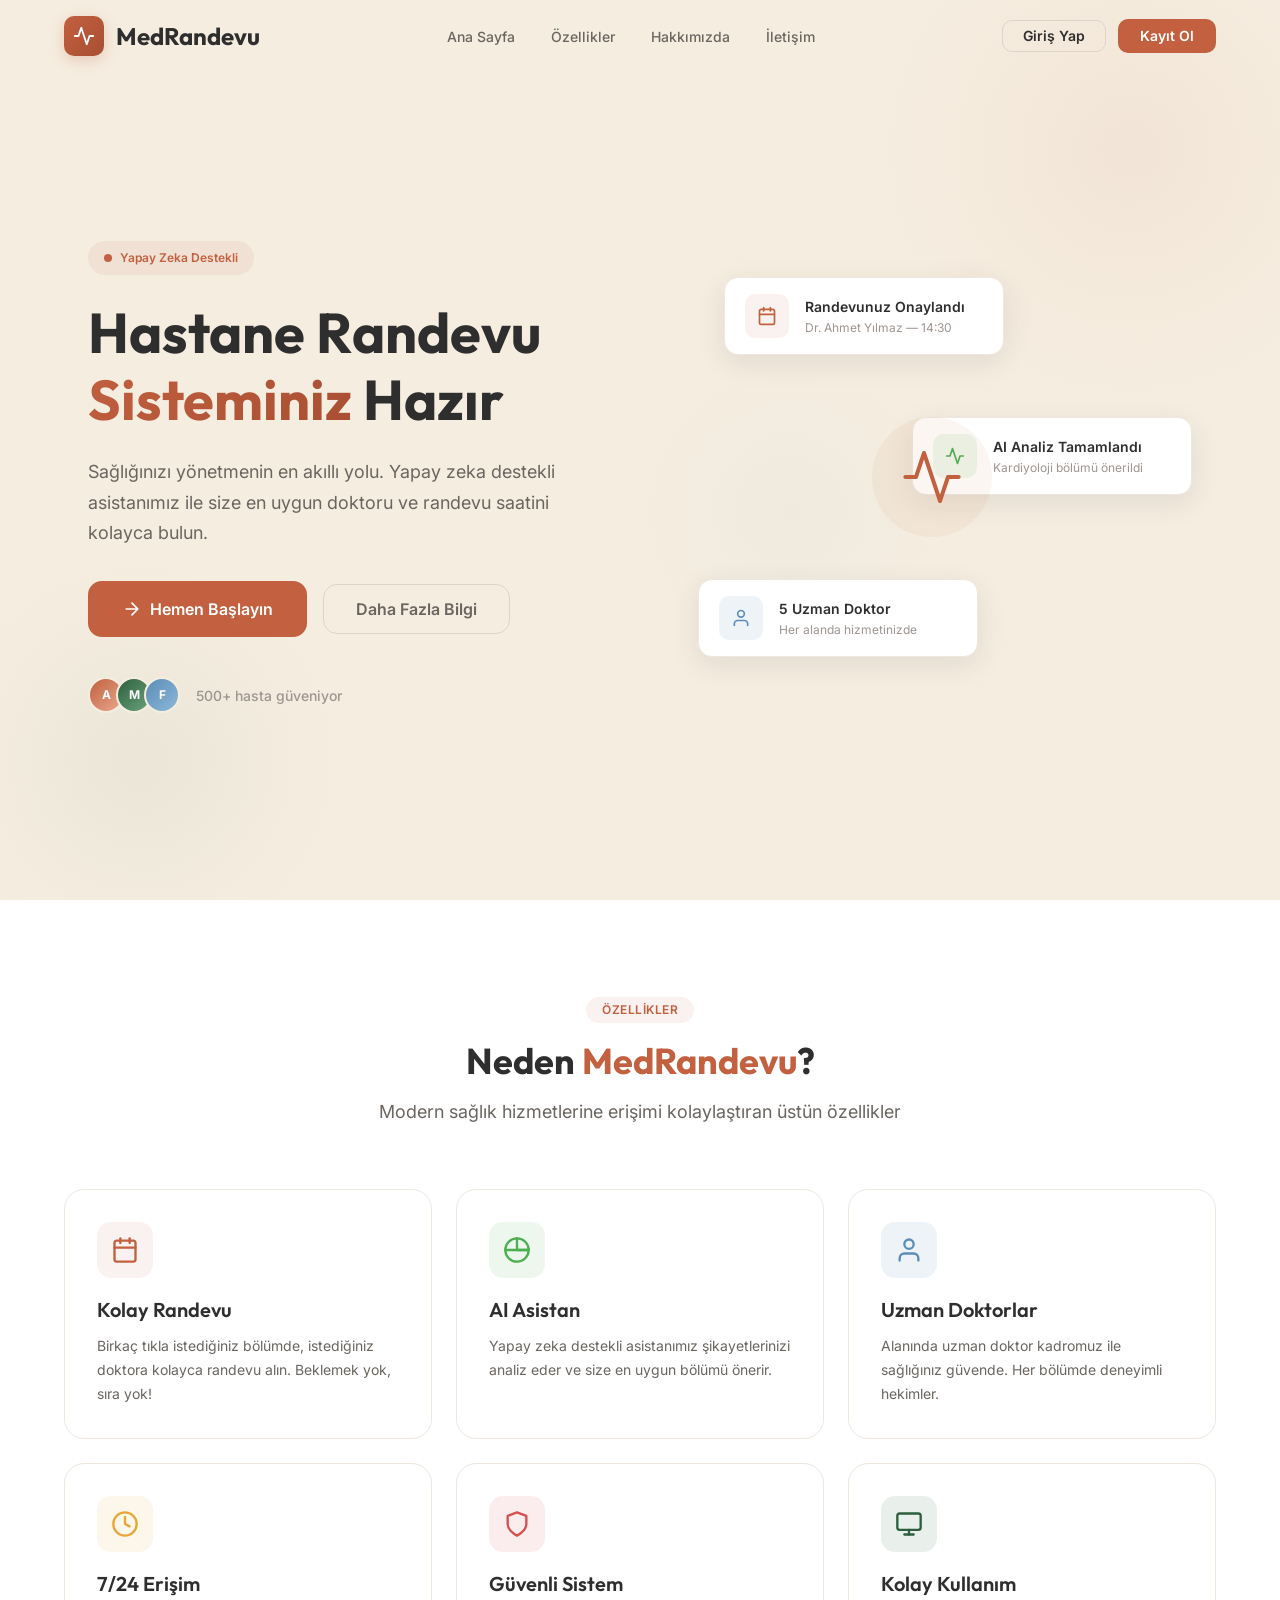
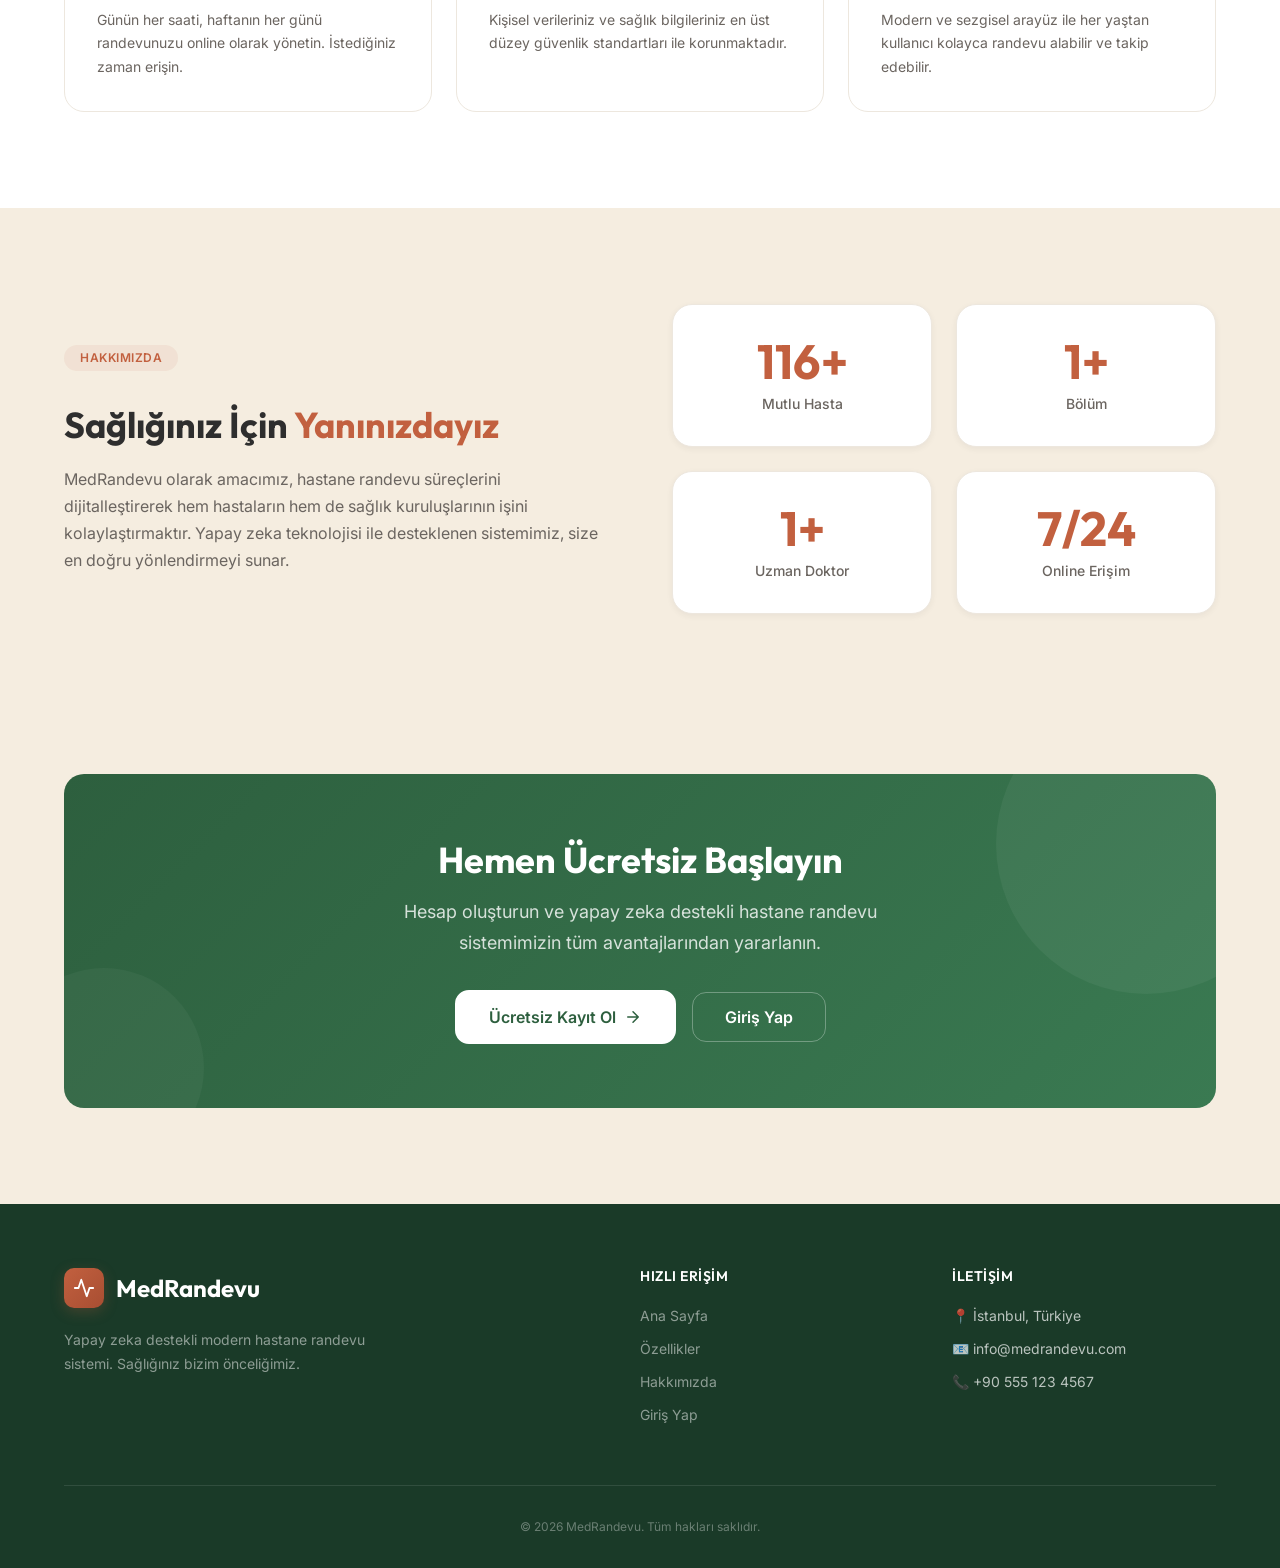
==== commit dbcfaee6: "feat: Ana sayfa (landing page) eklendi - Hero, Ozellikler, Istatistikler, CTA, Footer" ====
--- a/Frontend/index.html
+++ b/Frontend/index.html
@@ -3,8 +3,8 @@
 <head>
   <meta charset="UTF-8">
   <meta name="viewport" content="width=device-width, initial-scale=1.0">
-  <title>MedRandevu — Giriş</title>
-  <meta name="description" content="MedRandevu Hastane Randevu Sistemi — Giriş yapın veya hesap oluşturun.">
+  <title>MedRandevu — Yapay Zeka Destekli Hastane Randevu Sistemi</title>
+  <meta name="description" content="MedRandevu ile yapay zeka destekli hastane randevu sistemi. Kolayca randevu alın, doktorlarınızı seçin ve sağlığınızı yönetin.">
 
   <link rel="stylesheet" href="css/variables.css">
   <link rel="stylesheet" href="css/base.css">
@@ -13,154 +13,390 @@
 </head>
 <body>
 
-  <div class="auth-page">
-    <div class="auth-container">
-
-      <!-- Brand -->
-      <div class="auth-brand">
-        <div class="auth-brand-icon">
-          <svg xmlns="http://www.w3.org/2000/svg" width="28" height="28" viewBox="0 0 24 24" fill="none" stroke="currentColor" stroke-width="2" stroke-linecap="round" stroke-linejoin="round">
+  <!-- ═══════════════════════════════════════════
+       NAVBAR
+       ═══════════════════════════════════════════ -->
+  <nav class="landing-nav" id="landing-nav">
+    <div class="landing-nav-inner">
+      <a href="index.html" class="landing-logo">
+        <div class="landing-logo-icon">
+          <svg xmlns="http://www.w3.org/2000/svg" width="22" height="22" viewBox="0 0 24 24" fill="none" stroke="currentColor" stroke-width="2" stroke-linecap="round" stroke-linejoin="round">
             <path d="M22 12h-4l-3 9L9 3l-3 9H2"/>
           </svg>
         </div>
-        <h1>MedRandevu</h1>
-        <p>Yapay Zeka Destekli Hastane Randevu Sistemi</p>
-      </div>
-
-      <!-- Login Card -->
-      <div class="auth-card">
-        <form class="auth-form" id="login-form" novalidate>
-
-          <!-- TC Kimlik No -->
-          <div class="form-group">
-            <label class="form-label" for="tc-input">TC Kimlik Numarası <span class="required">*</span></label>
-            <div class="input-with-icon">
-              <svg class="input-icon" xmlns="http://www.w3.org/2000/svg" width="18" height="18" viewBox="0 0 24 24" fill="none" stroke="currentColor" stroke-width="2" stroke-linecap="round" stroke-linejoin="round">
-                <path d="M20 21v-2a4 4 0 0 0-4-4H8a4 4 0 0 0-4 4v2"/>
-                <circle cx="12" cy="7" r="4"/>
+        <span>MedRandevu</span>
+      </a>
+
+      <ul class="landing-nav-links" id="nav-links">
+        <li><a href="#hero">Ana Sayfa</a></li>
+        <li><a href="#features">Özellikler</a></li>
+        <li><a href="#stats">Hakkımızda</a></li>
+        <li><a href="#contact">İletişim</a></li>
+      </ul>
+
+      <div class="landing-nav-actions">
+        <a href="login.html" class="btn btn-outline-light btn-nav">Giriş Yap</a>
+        <a href="register.html" class="btn btn-primary btn-nav">Kayıt Ol</a>
+      </div>
+
+      <!-- Mobile Menu Toggle -->
+      <button class="mobile-menu-toggle" id="mobile-menu-toggle" aria-label="Menüyü aç/kapat">
+        <span></span>
+        <span></span>
+        <span></span>
+      </button>
+    </div>
+  </nav>
+
+  <!-- ═══════════════════════════════════════════
+       HERO SECTION
+       ═══════════════════════════════════════════ -->
+  <section class="hero-section" id="hero">
+    <div class="hero-bg-shapes">
+      <div class="hero-shape hero-shape-1"></div>
+      <div class="hero-shape hero-shape-2"></div>
+      <div class="hero-shape hero-shape-3"></div>
+    </div>
+
+    <div class="hero-content">
+      <div class="hero-text">
+        <div class="hero-badge">
+          <span class="hero-badge-dot"></span>
+          Yapay Zeka Destekli
+        </div>
+        <h1>Hastane Randevu <br><span class="hero-highlight">Sisteminiz</span> Hazır</h1>
+        <p>Sağlığınızı yönetmenin en akıllı yolu. Yapay zeka destekli asistanımız ile size en uygun doktoru ve randevu saatini kolayca bulun.</p>
+        <div class="hero-actions">
+          <a href="register.html" class="btn btn-primary btn-xl" id="hero-cta">
+            <svg xmlns="http://www.w3.org/2000/svg" width="20" height="20" viewBox="0 0 24 24" fill="none" stroke="currentColor" stroke-width="2" stroke-linecap="round" stroke-linejoin="round">
+              <path d="M5 12h14M12 5l7 7-7 7"/>
+            </svg>
+            Hemen Başlayın
+          </a>
+          <a href="#features" class="btn btn-ghost btn-xl">
+            Daha Fazla Bilgi
+          </a>
+        </div>
+        <div class="hero-trust">
+          <div class="hero-trust-avatars">
+            <div class="hero-avatar" style="background: linear-gradient(135deg, #C2603F, #E8A88E);">A</div>
+            <div class="hero-avatar" style="background: linear-gradient(135deg, #2D5F3E, #6BA37E);">M</div>
+            <div class="hero-avatar" style="background: linear-gradient(135deg, #5B8DB8, #8CB8D8);">F</div>
+          </div>
+          <span>500+ hasta güveniyor</span>
+        </div>
+      </div>
+
+      <div class="hero-visual">
+        <div class="hero-card-stack">
+          <!-- Floating Card 1: Randevu -->
+          <div class="hero-float-card hero-float-card-1">
+            <div class="hero-float-icon" style="background: var(--clr-primary-bg); color: var(--clr-primary);">
+              <svg xmlns="http://www.w3.org/2000/svg" width="20" height="20" viewBox="0 0 24 24" fill="none" stroke="currentColor" stroke-width="2" stroke-linecap="round" stroke-linejoin="round">
+                <rect x="3" y="4" width="18" height="18" rx="2" ry="2"/><line x1="16" y1="2" x2="16" y2="6"/><line x1="8" y1="2" x2="8" y2="6"/><line x1="3" y1="10" x2="21" y2="10"/>
               </svg>
-              <input
-                type="text"
-                class="form-input"
-                id="tc-input"
-                placeholder="11 haneli TC kimlik numaranız"
-                maxlength="11"
-                autocomplete="username"
-                required
-              >
-            </div>
-            <span class="form-error" id="tc-error"></span>
-          </div>
-
-          <!-- Password -->
-          <div class="form-group">
-            <label class="form-label" for="password-input">Şifre <span class="required">*</span></label>
-            <div class="input-with-icon">
-              <svg class="input-icon" xmlns="http://www.w3.org/2000/svg" width="18" height="18" viewBox="0 0 24 24" fill="none" stroke="currentColor" stroke-width="2" stroke-linecap="round" stroke-linejoin="round">
-                <rect x="3" y="11" width="18" height="11" rx="2" ry="2"/>
-                <path d="M7 11V7a5 5 0 0 1 10 0v4"/>
+            </div>
+            <div>
+              <strong>Randevunuz Onaylandı</strong>
+              <small>Dr. Ahmet Yılmaz — 14:30</small>
+            </div>
+          </div>
+
+          <!-- Floating Card 2: AI -->
+          <div class="hero-float-card hero-float-card-2">
+            <div class="hero-float-icon" style="background: var(--clr-success-bg); color: var(--clr-success);">
+              <svg xmlns="http://www.w3.org/2000/svg" width="20" height="20" viewBox="0 0 24 24" fill="none" stroke="currentColor" stroke-width="2" stroke-linecap="round" stroke-linejoin="round">
+                <path d="M22 12h-4l-3 9L9 3l-3 9H2"/>
               </svg>
-              <input
-                type="password"
-                class="form-input"
-                id="password-input"
-                placeholder="Şifrenizi girin"
-                autocomplete="current-password"
-                required
-              >
-              <button type="button" class="toggle-password" id="toggle-password" aria-label="Şifreyi göster/gizle">
-                <svg xmlns="http://www.w3.org/2000/svg" width="18" height="18" viewBox="0 0 24 24" fill="none" stroke="currentColor" stroke-width="2" stroke-linecap="round" stroke-linejoin="round">
-                  <path d="M1 12s4-8 11-8 11 8 11 8-4 8-11 8-11-8-11-8z"/>
-                  <circle cx="12" cy="12" r="3"/>
-                </svg>
-              </button>
-            </div>
-            <span class="form-error" id="password-error"></span>
-          </div>
-
-          <!-- Submit -->
-          <button type="submit" class="btn btn-primary btn-lg btn-block" id="login-btn">
-            Giriş Yap
-          </button>
-        </form>
-
-        <!-- Register Link -->
-        <div class="auth-footer">
-          Hesabınız yok mu? <a href="register.html">Hesap Oluştur</a>
-        </div>
-      </div>
-
-    </div>
-  </div>
-
-  <script src="js/api.js"></script>
-  <script src="js/auth.js"></script>
+            </div>
+            <div>
+              <strong>AI Analiz Tamamlandı</strong>
+              <small>Kardiyoloji bölümü önerildi</small>
+            </div>
+          </div>
+
+          <!-- Floating Card 3: Doctor -->
+          <div class="hero-float-card hero-float-card-3">
+            <div class="hero-float-icon" style="background: rgba(91,141,184,0.1); color: var(--clr-info);">
+              <svg xmlns="http://www.w3.org/2000/svg" width="20" height="20" viewBox="0 0 24 24" fill="none" stroke="currentColor" stroke-width="2" stroke-linecap="round" stroke-linejoin="round">
+                <path d="M20 21v-2a4 4 0 0 0-4-4H8a4 4 0 0 0-4 4v2"/><circle cx="12" cy="7" r="4"/>
+              </svg>
+            </div>
+            <div>
+              <strong>5 Uzman Doktor</strong>
+              <small>Her alanda hizmetinizde</small>
+            </div>
+          </div>
+
+          <!-- Central Pulse Animation -->
+          <div class="hero-pulse-ring">
+            <svg xmlns="http://www.w3.org/2000/svg" width="64" height="64" viewBox="0 0 24 24" fill="none" stroke="var(--clr-primary)" stroke-width="1.5" stroke-linecap="round" stroke-linejoin="round">
+              <path d="M22 12h-4l-3 9L9 3l-3 9H2"/>
+            </svg>
+          </div>
+        </div>
+      </div>
+    </div>
+  </section>
+
+  <!-- ═══════════════════════════════════════════
+       FEATURES SECTION
+       ═══════════════════════════════════════════ -->
+  <section class="features-section" id="features">
+    <div class="section-container">
+      <div class="section-header">
+        <span class="section-tag">Özellikler</span>
+        <h2>Neden <span class="text-primary">MedRandevu</span>?</h2>
+        <p>Modern sağlık hizmetlerine erişimi kolaylaştıran üstün özellikler</p>
+      </div>
+
+      <div class="features-grid">
+        <!-- Feature 1 -->
+        <div class="feature-card">
+          <div class="feature-icon" style="background: var(--clr-primary-bg); color: var(--clr-primary);">
+            <svg xmlns="http://www.w3.org/2000/svg" width="28" height="28" viewBox="0 0 24 24" fill="none" stroke="currentColor" stroke-width="2" stroke-linecap="round" stroke-linejoin="round">
+              <rect x="3" y="4" width="18" height="18" rx="2" ry="2"/><line x1="16" y1="2" x2="16" y2="6"/><line x1="8" y1="2" x2="8" y2="6"/><line x1="3" y1="10" x2="21" y2="10"/>
+            </svg>
+          </div>
+          <h3>Kolay Randevu</h3>
+          <p>Birkaç tıkla istediğiniz bölümde, istediğiniz doktora kolayca randevu alın. Beklemek yok, sıra yok!</p>
+        </div>
+
+        <!-- Feature 2 -->
+        <div class="feature-card">
+          <div class="feature-icon" style="background: var(--clr-success-bg); color: var(--clr-success);">
+            <svg xmlns="http://www.w3.org/2000/svg" width="28" height="28" viewBox="0 0 24 24" fill="none" stroke="currentColor" stroke-width="2" stroke-linecap="round" stroke-linejoin="round">
+              <path d="M12 2a10 10 0 1 0 10 10H12V2z"/><path d="M12 2a10 10 0 0 1 10 10"/><line x1="2" y1="12" x2="22" y2="12"/>
+            </svg>
+          </div>
+          <h3>AI Asistan</h3>
+          <p>Yapay zeka destekli asistanımız şikayetlerinizi analiz eder ve size en uygun bölümü önerir.</p>
+        </div>
+
+        <!-- Feature 3 -->
+        <div class="feature-card">
+          <div class="feature-icon" style="background: rgba(91,141,184,0.1); color: var(--clr-info);">
+            <svg xmlns="http://www.w3.org/2000/svg" width="28" height="28" viewBox="0 0 24 24" fill="none" stroke="currentColor" stroke-width="2" stroke-linecap="round" stroke-linejoin="round">
+              <path d="M20 21v-2a4 4 0 0 0-4-4H8a4 4 0 0 0-4 4v2"/><circle cx="12" cy="7" r="4"/>
+            </svg>
+          </div>
+          <h3>Uzman Doktorlar</h3>
+          <p>Alanında uzman doktor kadromuz ile sağlığınız güvende. Her bölümde deneyimli hekimler.</p>
+        </div>
+
+        <!-- Feature 4 -->
+        <div class="feature-card">
+          <div class="feature-icon" style="background: var(--clr-warning-bg); color: var(--clr-warning);">
+            <svg xmlns="http://www.w3.org/2000/svg" width="28" height="28" viewBox="0 0 24 24" fill="none" stroke="currentColor" stroke-width="2" stroke-linecap="round" stroke-linejoin="round">
+              <circle cx="12" cy="12" r="10"/><polyline points="12 6 12 12 16 14"/>
+            </svg>
+          </div>
+          <h3>7/24 Erişim</h3>
+          <p>Günün her saati, haftanın her günü randevunuzu online olarak yönetin. İstediğiniz zaman erişin.</p>
+        </div>
+
+        <!-- Feature 5 -->
+        <div class="feature-card">
+          <div class="feature-icon" style="background: var(--clr-danger-bg); color: var(--clr-danger);">
+            <svg xmlns="http://www.w3.org/2000/svg" width="28" height="28" viewBox="0 0 24 24" fill="none" stroke="currentColor" stroke-width="2" stroke-linecap="round" stroke-linejoin="round">
+              <path d="M12 22s8-4 8-10V5l-8-3-8 3v7c0 6 8 10 8 10z"/>
+            </svg>
+          </div>
+          <h3>Güvenli Sistem</h3>
+          <p>Kişisel verileriniz ve sağlık bilgileriniz en üst düzey güvenlik standartları ile korunmaktadır.</p>
+        </div>
+
+        <!-- Feature 6 -->
+        <div class="feature-card">
+          <div class="feature-icon" style="background: rgba(45,95,62,0.1); color: var(--clr-secondary);">
+            <svg xmlns="http://www.w3.org/2000/svg" width="28" height="28" viewBox="0 0 24 24" fill="none" stroke="currentColor" stroke-width="2" stroke-linecap="round" stroke-linejoin="round">
+              <rect x="2" y="3" width="20" height="14" rx="2" ry="2"/><line x1="8" y1="21" x2="16" y2="21"/><line x1="12" y1="17" x2="12" y2="21"/>
+            </svg>
+          </div>
+          <h3>Kolay Kullanım</h3>
+          <p>Modern ve sezgisel arayüz ile her yaştan kullanıcı kolayca randevu alabilir ve takip edebilir.</p>
+        </div>
+      </div>
+    </div>
+  </section>
+
+  <!-- ═══════════════════════════════════════════
+       STATS SECTION
+       ═══════════════════════════════════════════ -->
+  <section class="stats-section" id="stats">
+    <div class="section-container">
+      <div class="stats-content">
+        <div class="stats-text">
+          <span class="section-tag">Hakkımızda</span>
+          <h2>Sağlığınız İçin <span class="text-primary">Yanınızdayız</span></h2>
+          <p>MedRandevu olarak amacımız, hastane randevu süreçlerini dijitalleştirerek hem hastaların hem de sağlık kuruluşlarının işini kolaylaştırmaktır. Yapay zeka teknolojisi ile desteklenen sistemimiz, size en doğru yönlendirmeyi sunar.</p>
+        </div>
+        <div class="stats-numbers">
+          <div class="stat-block">
+            <div class="stat-number" data-target="500">0</div>
+            <div class="stat-desc">Mutlu Hasta</div>
+          </div>
+          <div class="stat-block">
+            <div class="stat-number" data-target="5">0</div>
+            <div class="stat-desc">Bölüm</div>
+          </div>
+          <div class="stat-block">
+            <div class="stat-number" data-target="5">0</div>
+            <div class="stat-desc">Uzman Doktor</div>
+          </div>
+          <div class="stat-block">
+            <div class="stat-number stat-text" data-target="7/24">7/24</div>
+            <div class="stat-desc">Online Erişim</div>
+          </div>
+        </div>
+      </div>
+    </div>
+  </section>
+
+  <!-- ═══════════════════════════════════════════
+       CTA SECTION
+       ═══════════════════════════════════════════ -->
+  <section class="cta-section">
+    <div class="section-container">
+      <div class="cta-card">
+        <div class="cta-content">
+          <h2>Hemen Ücretsiz Başlayın</h2>
+          <p>Hesap oluşturun ve yapay zeka destekli hastane randevu sistemimizin tüm avantajlarından yararlanın.</p>
+          <div class="cta-actions">
+            <a href="register.html" class="btn btn-white btn-xl">
+              Ücretsiz Kayıt Ol
+              <svg xmlns="http://www.w3.org/2000/svg" width="18" height="18" viewBox="0 0 24 24" fill="none" stroke="currentColor" stroke-width="2" stroke-linecap="round" stroke-linejoin="round">
+                <path d="M5 12h14M12 5l7 7-7 7"/>
+              </svg>
+            </a>
+            <a href="login.html" class="btn btn-ghost-white btn-xl">Giriş Yap</a>
+          </div>
+        </div>
+      </div>
+    </div>
+  </section>
+
+  <!-- ═══════════════════════════════════════════
+       FOOTER
+       ═══════════════════════════════════════════ -->
+  <footer class="landing-footer" id="contact">
+    <div class="section-container">
+      <div class="footer-grid">
+        <div class="footer-brand">
+          <div class="landing-logo">
+            <div class="landing-logo-icon">
+              <svg xmlns="http://www.w3.org/2000/svg" width="22" height="22" viewBox="0 0 24 24" fill="none" stroke="currentColor" stroke-width="2" stroke-linecap="round" stroke-linejoin="round">
+                <path d="M22 12h-4l-3 9L9 3l-3 9H2"/>
+              </svg>
+            </div>
+            <span>MedRandevu</span>
+          </div>
+          <p>Yapay zeka destekli modern hastane randevu sistemi. Sağlığınız bizim önceliğimiz.</p>
+        </div>
+
+        <div class="footer-links-group">
+          <h4>Hızlı Erişim</h4>
+          <ul>
+            <li><a href="#hero">Ana Sayfa</a></li>
+            <li><a href="#features">Özellikler</a></li>
+            <li><a href="#stats">Hakkımızda</a></li>
+            <li><a href="login.html">Giriş Yap</a></li>
+          </ul>
+        </div>
+
+        <div class="footer-links-group">
+          <h4>İletişim</h4>
+          <ul>
+            <li>📍 İstanbul, Türkiye</li>
+            <li>📧 info@medrandevu.com</li>
+            <li>📞 +90 555 123 4567</li>
+          </ul>
+        </div>
+      </div>
+
+      <div class="footer-bottom">
+        <p>&copy; 2026 MedRandevu. Tüm hakları saklıdır.</p>
+      </div>
+    </div>
+  </footer>
+
   <script>
-    // Redirect if already logged in
-    redirectIfLoggedIn();
-
-    // Toggle password visibility
-    const toggleBtn = document.getElementById('toggle-password');
-    const passwordInput = document.getElementById('password-input');
-    toggleBtn.addEventListener('click', () => {
-      const isPassword = passwordInput.type === 'password';
-      passwordInput.type = isPassword ? 'text' : 'password';
+    // ── Navbar scroll effect ──
+    const nav = document.getElementById('landing-nav');
+    window.addEventListener('scroll', () => {
+      nav.classList.toggle('scrolled', window.scrollY > 50);
     });
 
-    // Login form submit
-    const form = document.getElementById('login-form');
-    const loginBtn = document.getElementById('login-btn');
-    const tcInput = document.getElementById('tc-input');
-    const tcError = document.getElementById('tc-error');
-    const passError = document.getElementById('password-error');
-
-    form.addEventListener('submit', async (e) => {
-      e.preventDefault();
-
-      // Reset errors
-      tcError.textContent = '';
-      passError.textContent = '';
-      tcInput.classList.remove('is-error');
-      passwordInput.classList.remove('is-error');
-
-      const tc = tcInput.value.trim();
-      const password = passwordInput.value;
-
-      // Validation
-      let valid = true;
-      if (!tc || tc.length !== 11) {
-        tcError.textContent = 'TC Kimlik numarası 11 haneli olmalıdır.';
-        tcInput.classList.add('is-error');
-        valid = false;
-      }
-      if (!password) {
-        passError.textContent = 'Şifre boş bırakılamaz.';
-        passwordInput.classList.add('is-error');
-        valid = false;
-      }
-      if (!valid) return;
-
-      // API call
-      setButtonLoading(loginBtn, true);
-      try {
-        const result = await AuthAPI.login(tc, password);
-        if (result.ok) {
-          saveToken(result.data);
-          window.location.href = 'dashboard.html';
-        } else {
-          showToast(result.data || 'Kullanıcı bulunamadı. TC veya şifre hatalı.', 'danger');
+    // ── Mobile menu toggle ──
+    const mobileToggle = document.getElementById('mobile-menu-toggle');
+    const navLinks = document.getElementById('nav-links');
+    mobileToggle.addEventListener('click', () => {
+      mobileToggle.classList.toggle('active');
+      navLinks.classList.toggle('mobile-open');
+    });
+
+    // Close mobile menu when clicking a link
+    navLinks.querySelectorAll('a').forEach(link => {
+      link.addEventListener('click', () => {
+        mobileToggle.classList.remove('active');
+        navLinks.classList.remove('mobile-open');
+      });
+    });
+
+    // ── Smooth scroll for anchor links ──
+    document.querySelectorAll('a[href^="#"]').forEach(anchor => {
+      anchor.addEventListener('click', function (e) {
+        e.preventDefault();
+        const target = document.querySelector(this.getAttribute('href'));
+        if (target) {
+          target.scrollIntoView({ behavior: 'smooth', block: 'start' });
         }
-      } catch (err) {
-        showToast(err.message, 'danger');
-      } finally {
-        setButtonLoading(loginBtn, false);
-      }
+      });
     });
 
-    // TC input — only allow digits
-    tcInput.addEventListener('input', () => {
-      tcInput.value = tcInput.value.replace(/\D/g, '');
-    });
+    // ── Counter animation ──
+    const counters = document.querySelectorAll('.stat-number[data-target]');
+    const observerOptions = { threshold: 0.5 };
+
+    const counterObserver = new IntersectionObserver((entries) => {
+      entries.forEach(entry => {
+        if (entry.isIntersecting) {
+          const el = entry.target;
+          if (el.classList.contains('stat-text')) return;
+          const target = parseInt(el.getAttribute('data-target'));
+          const duration = 2000;
+          const increment = target / (duration / 16);
+          let current = 0;
+
+          const updateCounter = () => {
+            current += increment;
+            if (current < target) {
+              el.textContent = Math.floor(current) + '+';
+              requestAnimationFrame(updateCounter);
+            } else {
+              el.textContent = target + '+';
+            }
+          };
+          updateCounter();
+          counterObserver.unobserve(el);
+        }
+      });
+    }, observerOptions);
+
+    counters.forEach(counter => counterObserver.observe(counter));
+
+    // ── Fade-in on scroll ──
+    const fadeElements = document.querySelectorAll('.feature-card, .stat-block, .cta-card');
+    const fadeObserver = new IntersectionObserver((entries) => {
+      entries.forEach(entry => {
+        if (entry.isIntersecting) {
+          entry.target.classList.add('visible');
+          fadeObserver.unobserve(entry.target);
+        }
+      });
+    }, { threshold: 0.15 });
+
+    fadeElements.forEach(el => fadeObserver.observe(el));
   </script>
 
 </body>
--- a/Frontend/css/pages.css
+++ b/Frontend/css/pages.css
@@ -630,3 +630,840 @@
   grid-template-columns: repeat(2, 1fr);
   gap: var(--sp-4);
 }
+
+/* ══════════════════════════════════════════════
+   LANDING PAGE
+   ══════════════════════════════════════════════ */
+
+/* ── Navbar ── */
+.landing-nav {
+  position: fixed;
+  top: 0;
+  left: 0;
+  right: 0;
+  z-index: 1000;
+  padding: var(--sp-4) 0;
+  transition: all var(--transition-base);
+  background: transparent;
+}
+
+.landing-nav.scrolled {
+  background: rgba(245, 237, 224, 0.92);
+  backdrop-filter: blur(12px);
+  -webkit-backdrop-filter: blur(12px);
+  box-shadow: var(--shadow-sm);
+  padding: var(--sp-3) 0;
+}
+
+.landing-nav-inner {
+  max-width: 1200px;
+  margin: 0 auto;
+  padding: 0 var(--sp-6);
+  display: flex;
+  align-items: center;
+  justify-content: space-between;
+}
+
+.landing-logo {
+  display: flex;
+  align-items: center;
+  gap: var(--sp-3);
+  text-decoration: none;
+  color: var(--clr-text);
+}
+
+.landing-logo-icon {
+  width: 40px;
+  height: 40px;
+  background: linear-gradient(135deg, var(--clr-primary), var(--clr-primary-hover));
+  border-radius: var(--radius-md);
+  display: flex;
+  align-items: center;
+  justify-content: center;
+  color: white;
+  box-shadow: var(--shadow-primary);
+}
+
+.landing-logo span {
+  font-family: var(--font-heading);
+  font-size: var(--fs-xl);
+  font-weight: var(--fw-bold);
+}
+
+.landing-nav-links {
+  display: flex;
+  align-items: center;
+  gap: var(--sp-1);
+  list-style: none;
+  margin: 0;
+  padding: 0;
+}
+
+.landing-nav-links a {
+  padding: var(--sp-2) var(--sp-4);
+  font-size: var(--fs-sm);
+  font-weight: var(--fw-medium);
+  color: var(--clr-text-secondary);
+  text-decoration: none;
+  border-radius: var(--radius-md);
+  transition: all var(--transition-fast);
+}
+
+.landing-nav-links a:hover {
+  color: var(--clr-primary);
+  background: var(--clr-primary-bg);
+}
+
+.landing-nav-actions {
+  display: flex;
+  align-items: center;
+  gap: var(--sp-3);
+}
+
+.btn-nav {
+  padding: var(--sp-2) var(--sp-5) !important;
+  font-size: var(--fs-sm) !important;
+}
+
+.btn-outline-light {
+  background: transparent;
+  color: var(--clr-text);
+  border: 1.5px solid var(--clr-border);
+}
+
+.btn-outline-light:hover {
+  background: var(--clr-surface);
+  border-color: var(--clr-primary-light);
+  color: var(--clr-primary);
+}
+
+.mobile-menu-toggle {
+  display: none;
+  flex-direction: column;
+  gap: 5px;
+  cursor: pointer;
+  padding: var(--sp-2);
+  background: none;
+  border: none;
+}
+
+.mobile-menu-toggle span {
+  display: block;
+  width: 24px;
+  height: 2px;
+  background: var(--clr-text);
+  border-radius: 2px;
+  transition: all var(--transition-fast);
+}
+
+.mobile-menu-toggle.active span:nth-child(1) {
+  transform: rotate(45deg) translate(5px, 5px);
+}
+
+.mobile-menu-toggle.active span:nth-child(2) {
+  opacity: 0;
+}
+
+.mobile-menu-toggle.active span:nth-child(3) {
+  transform: rotate(-45deg) translate(5px, -5px);
+}
+
+/* ── Hero ── */
+.hero-section {
+  min-height: 100vh;
+  display: flex;
+  align-items: center;
+  background: var(--clr-bg);
+  position: relative;
+  overflow: hidden;
+  padding: calc(var(--header-height) + var(--sp-12)) var(--sp-6) var(--sp-16);
+}
+
+.hero-bg-shapes {
+  position: absolute;
+  inset: 0;
+  pointer-events: none;
+}
+
+.hero-shape {
+  position: absolute;
+  border-radius: 50%;
+}
+
+.hero-shape-1 {
+  top: -100px;
+  right: -100px;
+  width: 500px;
+  height: 500px;
+  background: radial-gradient(circle, rgba(194, 96, 63, 0.06) 0%, transparent 70%);
+}
+
+.hero-shape-2 {
+  bottom: -60px;
+  left: -60px;
+  width: 400px;
+  height: 400px;
+  background: radial-gradient(circle, rgba(45, 95, 62, 0.05) 0%, transparent 70%);
+}
+
+.hero-shape-3 {
+  top: 40%;
+  left: 50%;
+  width: 300px;
+  height: 300px;
+  background: radial-gradient(circle, rgba(91, 141, 184, 0.04) 0%, transparent 70%);
+}
+
+.hero-content {
+  max-width: 1200px;
+  margin: 0 auto;
+  display: grid;
+  grid-template-columns: 1fr 1fr;
+  gap: var(--sp-16);
+  align-items: center;
+  position: relative;
+  z-index: 1;
+}
+
+.hero-badge {
+  display: inline-flex;
+  align-items: center;
+  gap: var(--sp-2);
+  background: var(--clr-primary-bg);
+  color: var(--clr-primary);
+  padding: var(--sp-2) var(--sp-4);
+  border-radius: var(--radius-full);
+  font-size: var(--fs-xs);
+  font-weight: var(--fw-semibold);
+  margin-bottom: var(--sp-6);
+  animation: fadeInUp 0.6s ease;
+}
+
+.hero-badge-dot {
+  width: 8px;
+  height: 8px;
+  border-radius: 50%;
+  background: var(--clr-primary);
+  animation: pulse-dot 2s infinite;
+}
+
+@keyframes pulse-dot {
+  0%, 100% { opacity: 1; transform: scale(1); }
+  50% { opacity: 0.5; transform: scale(1.3); }
+}
+
+.hero-text h1 {
+  font-family: var(--font-heading);
+  font-size: 3.5rem;
+  font-weight: var(--fw-bold);
+  line-height: var(--lh-tight);
+  color: var(--clr-text);
+  margin-bottom: var(--sp-6);
+  animation: fadeInUp 0.6s ease 0.1s both;
+}
+
+.hero-highlight {
+  background: linear-gradient(135deg, var(--clr-primary), var(--clr-primary-hover));
+  -webkit-background-clip: text;
+  -webkit-text-fill-color: transparent;
+  background-clip: text;
+}
+
+.hero-text > p {
+  font-size: var(--fs-md);
+  color: var(--clr-text-secondary);
+  line-height: var(--lh-relaxed);
+  max-width: 520px;
+  margin-bottom: var(--sp-8);
+  animation: fadeInUp 0.6s ease 0.2s both;
+}
+
+.hero-actions {
+  display: flex;
+  align-items: center;
+  gap: var(--sp-4);
+  margin-bottom: var(--sp-10);
+  animation: fadeInUp 0.6s ease 0.3s both;
+}
+
+.btn-xl {
+  padding: var(--sp-4) var(--sp-8) !important;
+  font-size: var(--fs-base) !important;
+  border-radius: var(--radius-lg) !important;
+}
+
+.btn-ghost {
+  background: transparent;
+  color: var(--clr-text-secondary);
+  border: 1.5px solid var(--clr-border);
+}
+
+.btn-ghost:hover {
+  background: var(--clr-surface);
+  color: var(--clr-text);
+  border-color: var(--clr-primary-light);
+}
+
+.hero-trust {
+  display: flex;
+  align-items: center;
+  gap: var(--sp-4);
+  animation: fadeInUp 0.6s ease 0.4s both;
+}
+
+.hero-trust-avatars {
+  display: flex;
+}
+
+.hero-avatar {
+  width: 36px;
+  height: 36px;
+  border-radius: 50%;
+  display: flex;
+  align-items: center;
+  justify-content: center;
+  color: white;
+  font-weight: var(--fw-bold);
+  font-size: var(--fs-xs);
+  border: 2px solid var(--clr-bg);
+  margin-left: -8px;
+}
+
+.hero-avatar:first-child {
+  margin-left: 0;
+}
+
+.hero-trust span {
+  font-size: var(--fs-sm);
+  color: var(--clr-text-muted);
+  font-weight: var(--fw-medium);
+}
+
+/* Hero Visual - Floating Cards */
+.hero-visual {
+  position: relative;
+  height: 480px;
+  animation: fadeInUp 0.8s ease 0.3s both;
+}
+
+.hero-card-stack {
+  position: relative;
+  width: 100%;
+  height: 100%;
+}
+
+.hero-float-card {
+  position: absolute;
+  background: var(--clr-surface);
+  border-radius: var(--radius-lg);
+  padding: var(--sp-4) var(--sp-5);
+  display: flex;
+  align-items: center;
+  gap: var(--sp-4);
+  box-shadow: var(--shadow-lg);
+  border: 1px solid var(--clr-border-light);
+  animation: float 6s ease-in-out infinite;
+  min-width: 280px;
+}
+
+.hero-float-card strong {
+  display: block;
+  font-size: var(--fs-sm);
+  font-weight: var(--fw-semibold);
+  color: var(--clr-text);
+}
+
+.hero-float-card small {
+  display: block;
+  font-size: var(--fs-xs);
+  color: var(--clr-text-muted);
+  margin-top: 2px;
+}
+
+.hero-float-icon {
+  width: 44px;
+  height: 44px;
+  border-radius: var(--radius-md);
+  display: flex;
+  align-items: center;
+  justify-content: center;
+  flex-shrink: 0;
+}
+
+.hero-float-card-1 {
+  top: 40px;
+  left: 10%;
+  animation-delay: 0s;
+}
+
+.hero-float-card-2 {
+  top: 180px;
+  right: 0;
+  animation-delay: 2s;
+}
+
+.hero-float-card-3 {
+  bottom: 60px;
+  left: 5%;
+  animation-delay: 4s;
+}
+
+@keyframes float {
+  0%, 100% { transform: translateY(0); }
+  50% { transform: translateY(-12px); }
+}
+
+.hero-pulse-ring {
+  position: absolute;
+  top: 50%;
+  left: 50%;
+  transform: translate(-50%, -50%);
+  width: 120px;
+  height: 120px;
+  border-radius: 50%;
+  background: rgba(194, 96, 63, 0.06);
+  display: flex;
+  align-items: center;
+  justify-content: center;
+  animation: pulse-ring 3s ease-in-out infinite;
+}
+
+@keyframes pulse-ring {
+  0%, 100% { box-shadow: 0 0 0 0 rgba(194, 96, 63, 0.15); }
+  50% { box-shadow: 0 0 0 30px rgba(194, 96, 63, 0); }
+}
+
+/* ── Section Common ── */
+.section-container {
+  max-width: 1200px;
+  margin: 0 auto;
+  padding: 0 var(--sp-6);
+}
+
+.section-header {
+  text-align: center;
+  margin-bottom: var(--sp-16);
+}
+
+.section-tag {
+  display: inline-block;
+  background: var(--clr-primary-bg);
+  color: var(--clr-primary);
+  padding: var(--sp-1) var(--sp-4);
+  border-radius: var(--radius-full);
+  font-size: var(--fs-xs);
+  font-weight: var(--fw-semibold);
+  margin-bottom: var(--sp-4);
+  letter-spacing: 0.5px;
+  text-transform: uppercase;
+}
+
+.section-header h2 {
+  font-family: var(--font-heading);
+  font-size: var(--fs-3xl);
+  font-weight: var(--fw-bold);
+  color: var(--clr-text);
+  margin-bottom: var(--sp-4);
+}
+
+.section-header p {
+  font-size: var(--fs-md);
+  color: var(--clr-text-secondary);
+  max-width: 560px;
+  margin: 0 auto;
+}
+
+.text-primary {
+  color: var(--clr-primary);
+}
+
+/* ── Features ── */
+.features-section {
+  padding: var(--sp-24) 0;
+  background: var(--clr-surface);
+}
+
+.features-grid {
+  display: grid;
+  grid-template-columns: repeat(3, 1fr);
+  gap: var(--sp-6);
+}
+
+.feature-card {
+  background: var(--clr-surface);
+  border: 1px solid var(--clr-border-light);
+  border-radius: var(--radius-xl);
+  padding: var(--sp-8);
+  transition: all var(--transition-base);
+  opacity: 0;
+  transform: translateY(24px);
+}
+
+.feature-card.visible {
+  opacity: 1;
+  transform: translateY(0);
+  transition: all 0.6s ease;
+}
+
+.feature-card:hover {
+  box-shadow: var(--shadow-lg);
+  transform: translateY(-4px);
+  border-color: var(--clr-primary-light);
+}
+
+.feature-icon {
+  width: 56px;
+  height: 56px;
+  border-radius: var(--radius-lg);
+  display: flex;
+  align-items: center;
+  justify-content: center;
+  margin-bottom: var(--sp-5);
+}
+
+.feature-card h3 {
+  font-family: var(--font-heading);
+  font-size: var(--fs-lg);
+  font-weight: var(--fw-semibold);
+  color: var(--clr-text);
+  margin-bottom: var(--sp-3);
+}
+
+.feature-card p {
+  font-size: var(--fs-sm);
+  color: var(--clr-text-secondary);
+  line-height: var(--lh-relaxed);
+}
+
+/* ── Stats ── */
+.stats-section {
+  padding: var(--sp-24) 0;
+  background: var(--clr-bg);
+}
+
+.stats-content {
+  display: grid;
+  grid-template-columns: 1fr 1fr;
+  gap: var(--sp-16);
+  align-items: center;
+}
+
+.stats-text h2 {
+  font-family: var(--font-heading);
+  font-size: var(--fs-3xl);
+  font-weight: var(--fw-bold);
+  color: var(--clr-text);
+  margin-bottom: var(--sp-5);
+  margin-top: var(--sp-4);
+}
+
+.stats-text p {
+  font-size: var(--fs-base);
+  color: var(--clr-text-secondary);
+  line-height: var(--lh-relaxed);
+}
+
+.stats-numbers {
+  display: grid;
+  grid-template-columns: 1fr 1fr;
+  gap: var(--sp-6);
+}
+
+.stat-block {
+  background: var(--clr-surface);
+  border-radius: var(--radius-xl);
+  padding: var(--sp-8);
+  text-align: center;
+  box-shadow: var(--shadow-sm);
+  border: 1px solid var(--clr-border-light);
+  opacity: 0;
+  transform: translateY(24px);
+  transition: all var(--transition-base);
+}
+
+.stat-block.visible {
+  opacity: 1;
+  transform: translateY(0);
+  transition: all 0.6s ease;
+}
+
+.stat-block:hover {
+  box-shadow: var(--shadow-md);
+  transform: translateY(-3px);
+}
+
+.stat-number {
+  font-family: var(--font-heading);
+  font-size: var(--fs-4xl);
+  font-weight: var(--fw-bold);
+  color: var(--clr-primary);
+  line-height: 1;
+  margin-bottom: var(--sp-2);
+}
+
+.stat-desc {
+  font-size: var(--fs-sm);
+  color: var(--clr-text-secondary);
+  font-weight: var(--fw-medium);
+}
+
+/* ── CTA ── */
+.cta-section {
+  padding: var(--sp-16) 0 var(--sp-24);
+  background: var(--clr-bg);
+}
+
+.cta-card {
+  background: linear-gradient(135deg, var(--clr-secondary), #3A7A52);
+  border-radius: var(--radius-xl);
+  padding: var(--sp-16);
+  text-align: center;
+  position: relative;
+  overflow: hidden;
+  opacity: 0;
+  transform: translateY(24px);
+}
+
+.cta-card.visible {
+  opacity: 1;
+  transform: translateY(0);
+  transition: all 0.6s ease;
+}
+
+.cta-card::before {
+  content: '';
+  position: absolute;
+  top: -80px;
+  right: -80px;
+  width: 300px;
+  height: 300px;
+  border-radius: 50%;
+  background: rgba(255, 255, 255, 0.05);
+}
+
+.cta-card::after {
+  content: '';
+  position: absolute;
+  bottom: -60px;
+  left: -60px;
+  width: 200px;
+  height: 200px;
+  border-radius: 50%;
+  background: rgba(255, 255, 255, 0.04);
+}
+
+.cta-content {
+  position: relative;
+  z-index: 1;
+}
+
+.cta-content h2 {
+  font-family: var(--font-heading);
+  font-size: var(--fs-3xl);
+  font-weight: var(--fw-bold);
+  color: white;
+  margin-bottom: var(--sp-4);
+}
+
+.cta-content p {
+  font-size: var(--fs-md);
+  color: rgba(255, 255, 255, 0.8);
+  max-width: 520px;
+  margin: 0 auto var(--sp-8);
+  line-height: var(--lh-relaxed);
+}
+
+.cta-actions {
+  display: flex;
+  align-items: center;
+  justify-content: center;
+  gap: var(--sp-4);
+}
+
+.btn-white {
+  background: white;
+  color: var(--clr-secondary);
+  border-color: white;
+  font-weight: var(--fw-semibold);
+}
+
+.btn-white:hover {
+  background: var(--clr-bg);
+  border-color: var(--clr-bg);
+  box-shadow: var(--shadow-lg);
+}
+
+.btn-ghost-white {
+  background: transparent;
+  color: white;
+  border: 1.5px solid rgba(255, 255, 255, 0.3);
+}
+
+.btn-ghost-white:hover {
+  background: rgba(255, 255, 255, 0.1);
+  border-color: rgba(255, 255, 255, 0.5);
+}
+
+/* ── Footer ── */
+.landing-footer {
+  background: #1A3A28;
+  padding: var(--sp-16) 0 var(--sp-8);
+  color: rgba(255, 255, 255, 0.7);
+}
+
+.footer-grid {
+  display: grid;
+  grid-template-columns: 2fr 1fr 1fr;
+  gap: var(--sp-12);
+  margin-bottom: var(--sp-12);
+}
+
+.footer-brand .landing-logo {
+  margin-bottom: var(--sp-5);
+}
+
+.footer-brand .landing-logo span {
+  color: white;
+}
+
+.footer-brand .landing-logo-icon {
+  background: linear-gradient(135deg, var(--clr-primary), var(--clr-primary-hover));
+}
+
+.footer-brand p {
+  font-size: var(--fs-sm);
+  line-height: var(--lh-relaxed);
+  color: rgba(255, 255, 255, 0.5);
+  max-width: 320px;
+}
+
+.footer-links-group h4 {
+  color: white;
+  font-size: var(--fs-sm);
+  font-weight: var(--fw-semibold);
+  margin-bottom: var(--sp-5);
+  text-transform: uppercase;
+  letter-spacing: 0.5px;
+}
+
+.footer-links-group ul {
+  list-style: none;
+  padding: 0;
+  margin: 0;
+}
+
+.footer-links-group ul li {
+  margin-bottom: var(--sp-3);
+  font-size: var(--fs-sm);
+}
+
+.footer-links-group ul a {
+  color: rgba(255, 255, 255, 0.5);
+  text-decoration: none;
+  transition: color var(--transition-fast);
+}
+
+.footer-links-group ul a:hover {
+  color: white;
+}
+
+.footer-bottom {
+  border-top: 1px solid rgba(255, 255, 255, 0.1);
+  padding-top: var(--sp-8);
+  text-align: center;
+}
+
+.footer-bottom p {
+  font-size: var(--fs-xs);
+  color: rgba(255, 255, 255, 0.35);
+}
+
+/* ── Responsive ── */
+@media (max-width: 768px) {
+  .landing-nav-links {
+    display: none;
+    position: absolute;
+    top: 100%;
+    left: 0;
+    right: 0;
+    background: var(--clr-surface);
+    flex-direction: column;
+    padding: var(--sp-4);
+    box-shadow: var(--shadow-lg);
+    border-radius: 0 0 var(--radius-lg) var(--radius-lg);
+  }
+
+  .landing-nav-links.mobile-open {
+    display: flex;
+  }
+
+  .landing-nav-actions {
+    display: none;
+  }
+
+  .mobile-menu-toggle {
+    display: flex;
+  }
+
+  .hero-content {
+    grid-template-columns: 1fr;
+    gap: var(--sp-10);
+    text-align: center;
+  }
+
+  .hero-text h1 {
+    font-size: var(--fs-3xl);
+  }
+
+  .hero-text > p {
+    margin: 0 auto var(--sp-8);
+  }
+
+  .hero-actions {
+    justify-content: center;
+    flex-wrap: wrap;
+  }
+
+  .hero-trust {
+    justify-content: center;
+  }
+
+  .hero-visual {
+    height: 320px;
+  }
+
+  .hero-float-card {
+    min-width: 220px;
+    padding: var(--sp-3) var(--sp-4);
+  }
+
+  .features-grid {
+    grid-template-columns: 1fr;
+  }
+
+  .stats-content {
+    grid-template-columns: 1fr;
+    text-align: center;
+  }
+
+  .stats-numbers {
+    grid-template-columns: 1fr 1fr;
+  }
+
+  .footer-grid {
+    grid-template-columns: 1fr;
+    gap: var(--sp-8);
+  }
+
+  .cta-card {
+    padding: var(--sp-10) var(--sp-6);
+  }
+
+  .cta-actions {
+    flex-direction: column;
+  }
+
+  .section-header h2 {
+    font-size: var(--fs-2xl);
+  }
+}
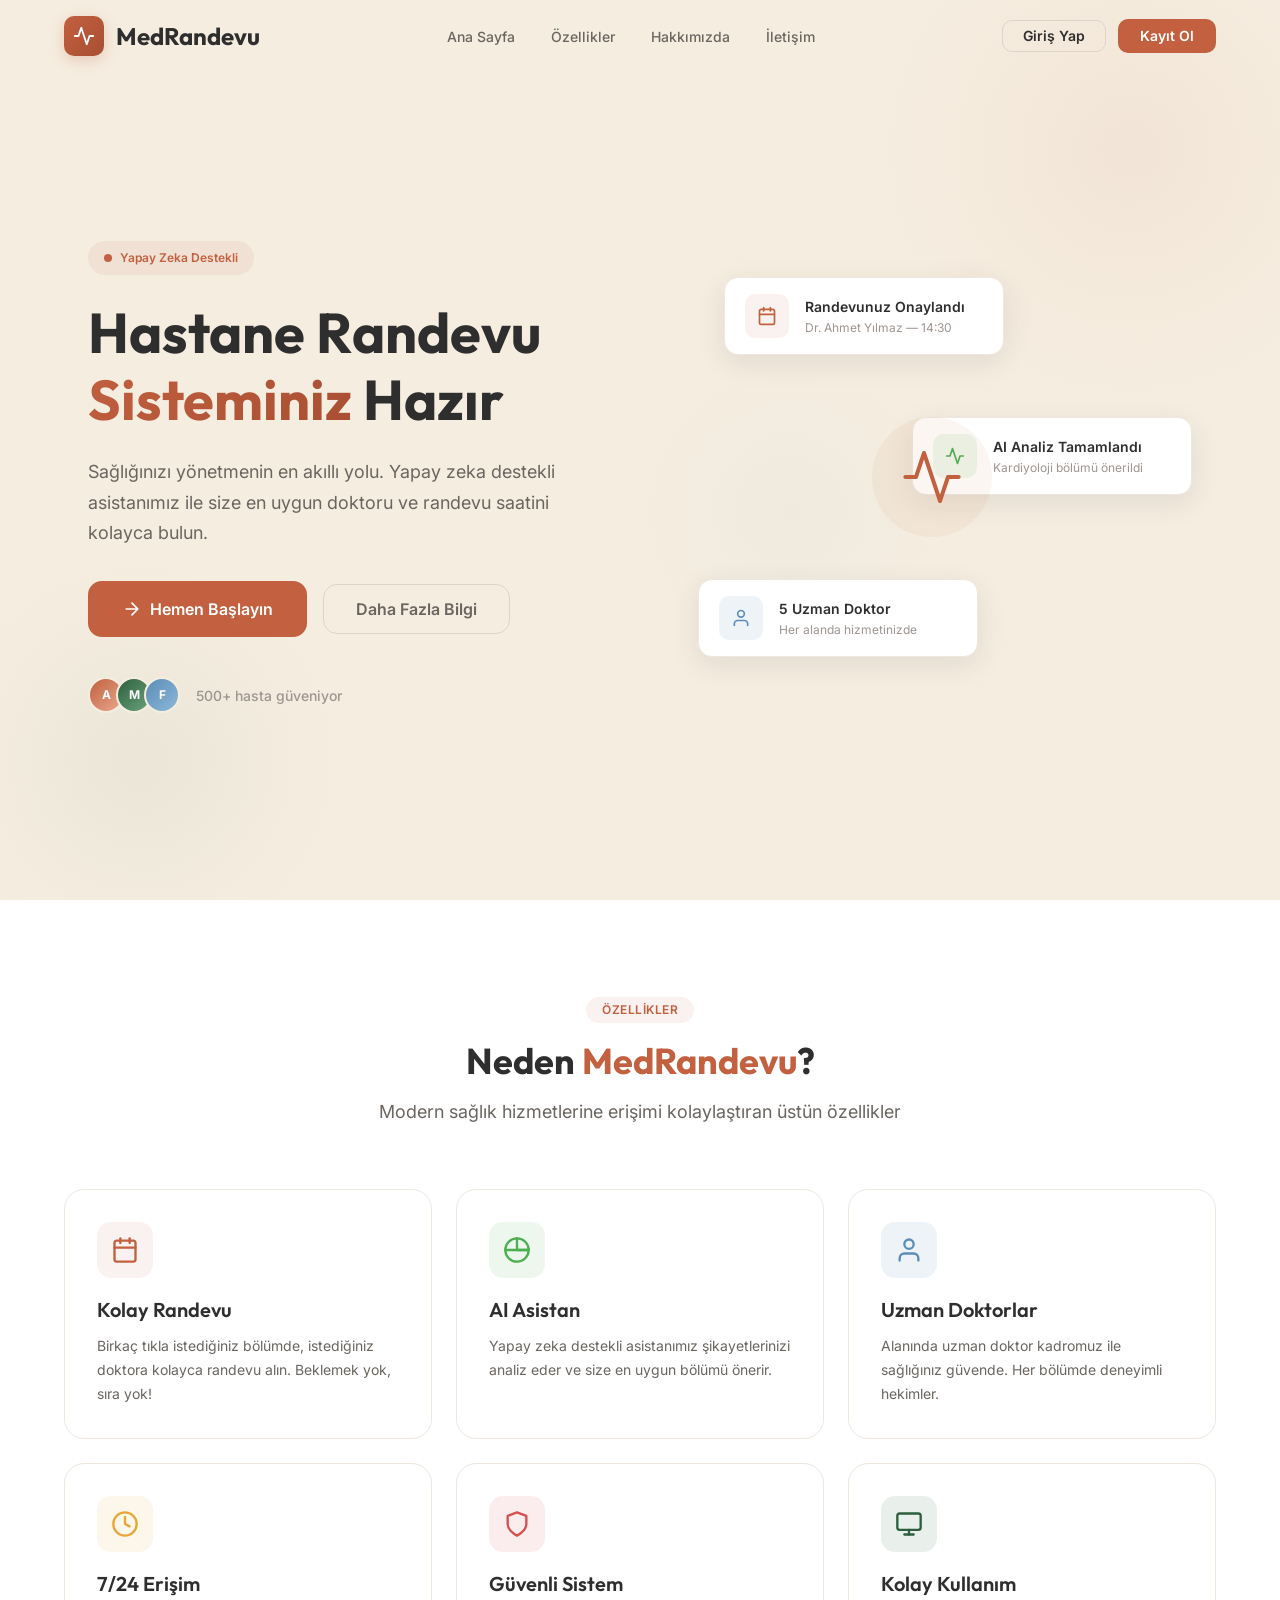
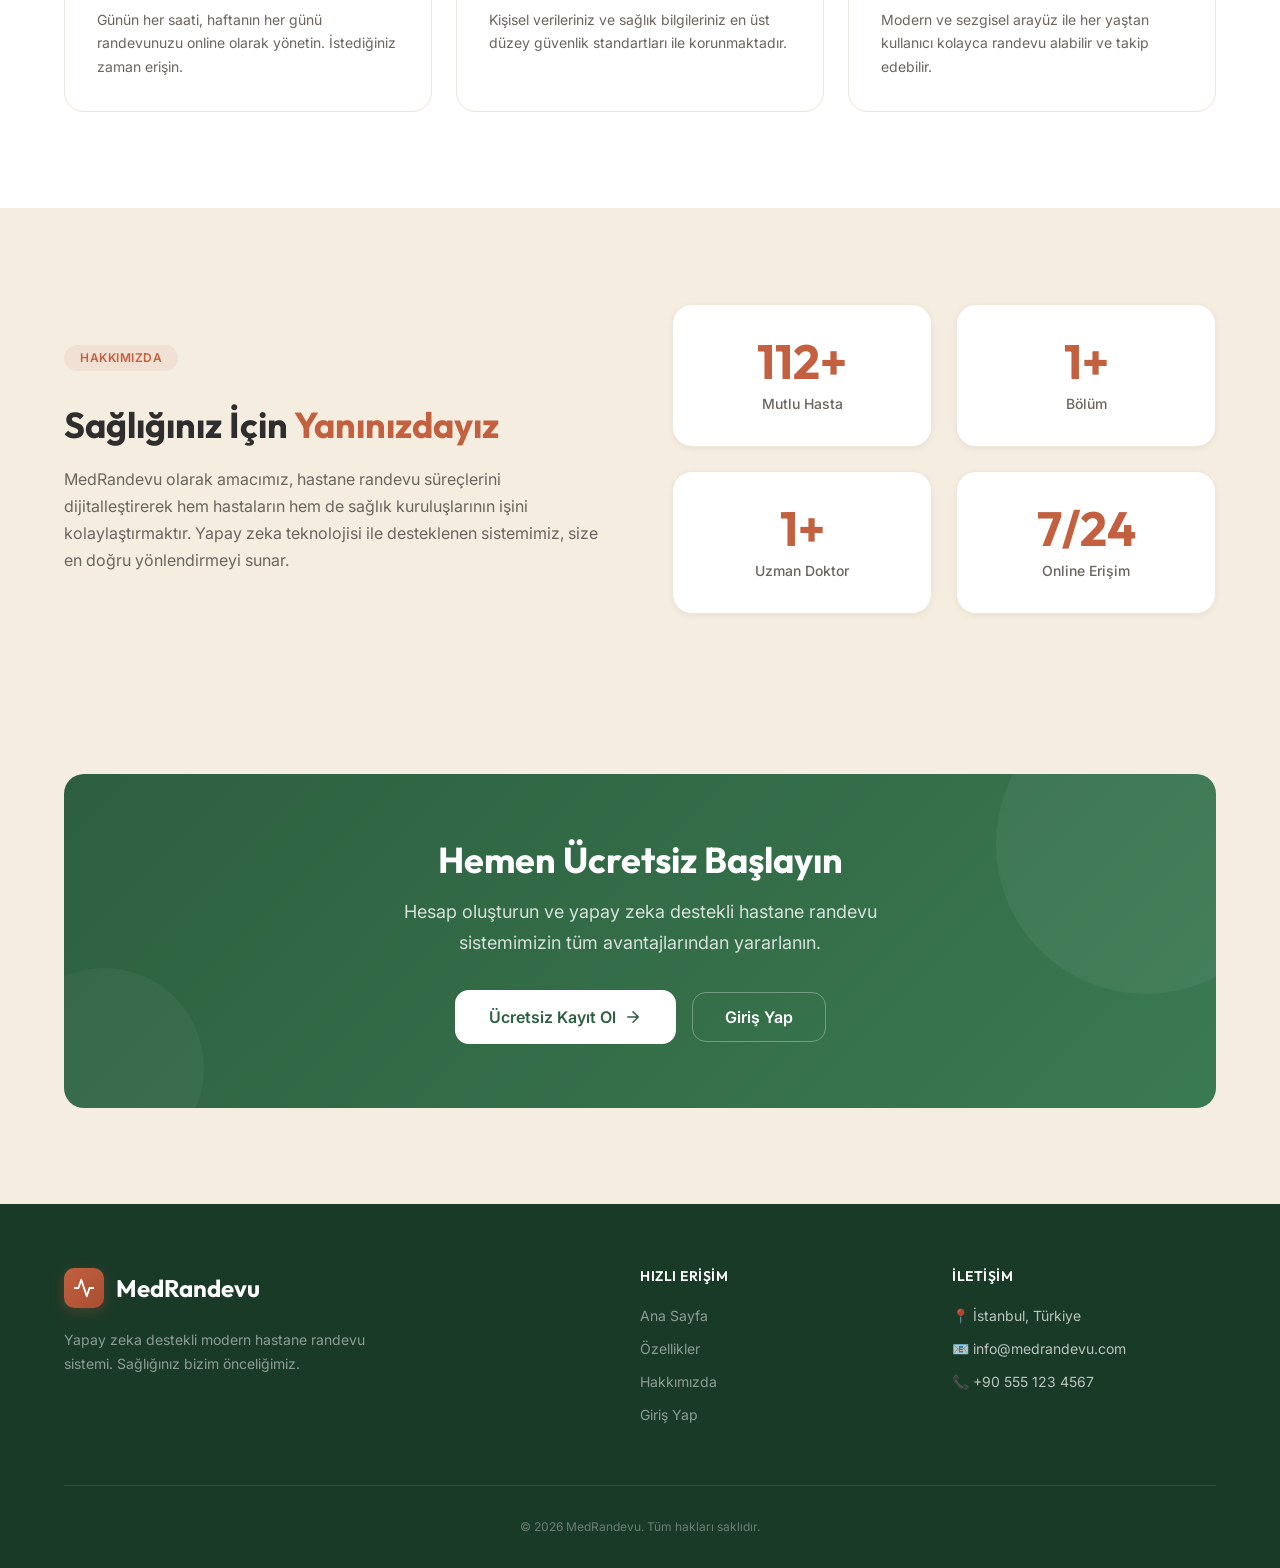
==== commit 27362fb9: "seo: added google-site-verification meta tag" ====
--- a/Frontend/index.html
+++ b/Frontend/index.html
@@ -5,6 +5,7 @@
   <meta name="viewport" content="width=device-width, initial-scale=1.0">
   <title>MedRandevu — Yapay Zeka Destekli Hastane Randevu Sistemi</title>
   <meta name="description" content="MedRandevu ile yapay zeka destekli hastane randevu sistemi. Kolayca randevu alın, doktorlarınızı seçin ve sağlığınızı yönetin.">
+  <meta name="google-site-verification" content="fwBafprn-5Q-JH0O7auoycgmsAd3ghsMyKFMtNMBwKo" />
 
   <link rel="stylesheet" href="css/variables.css">
   <link rel="stylesheet" href="css/base.css">
--- a/Frontend/css/pages.css
+++ b/Frontend/css/pages.css
@@ -135,6 +135,32 @@
 
 .auth-footer a:hover {
   text-decoration: underline;
+}
+
+/* ── Back to Home Button ── */
+.auth-back-link {
+  position: fixed;
+  top: var(--sp-6);
+  left: var(--sp-6);
+  display: inline-flex;
+  align-items: center;
+  gap: var(--sp-2);
+  font-size: var(--fs-sm);
+  color: var(--clr-text-inverse);
+  background: var(--clr-primary);
+  text-decoration: none;
+  padding: var(--sp-2) var(--sp-5);
+  border-radius: var(--radius-full);
+  transition: all var(--transition-base);
+  font-weight: var(--fw-semibold);
+  box-shadow: var(--shadow-primary);
+  z-index: 100;
+}
+
+.auth-back-link:hover {
+  background: var(--clr-primary-hover);
+  transform: translateX(-3px);
+  box-shadow: var(--shadow-lg);
 }
 
 /* ── Input with icon ── */
